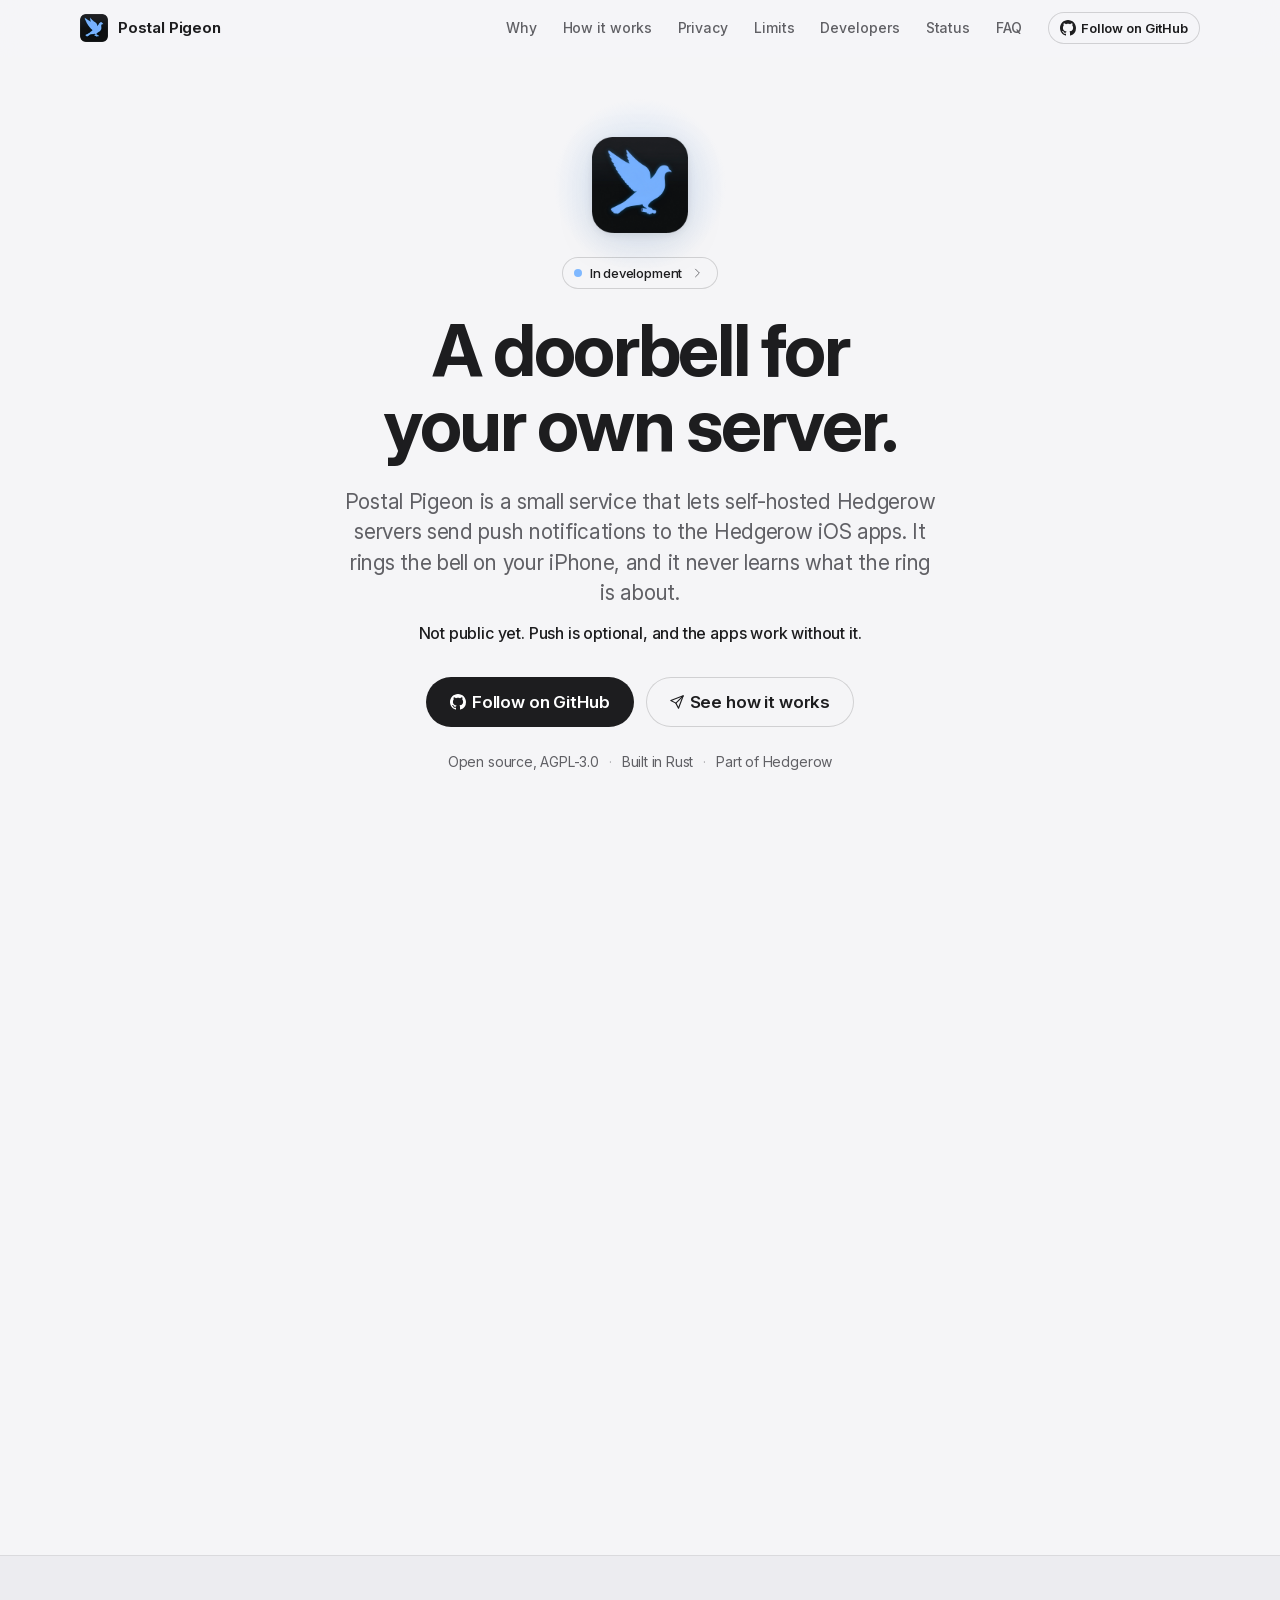
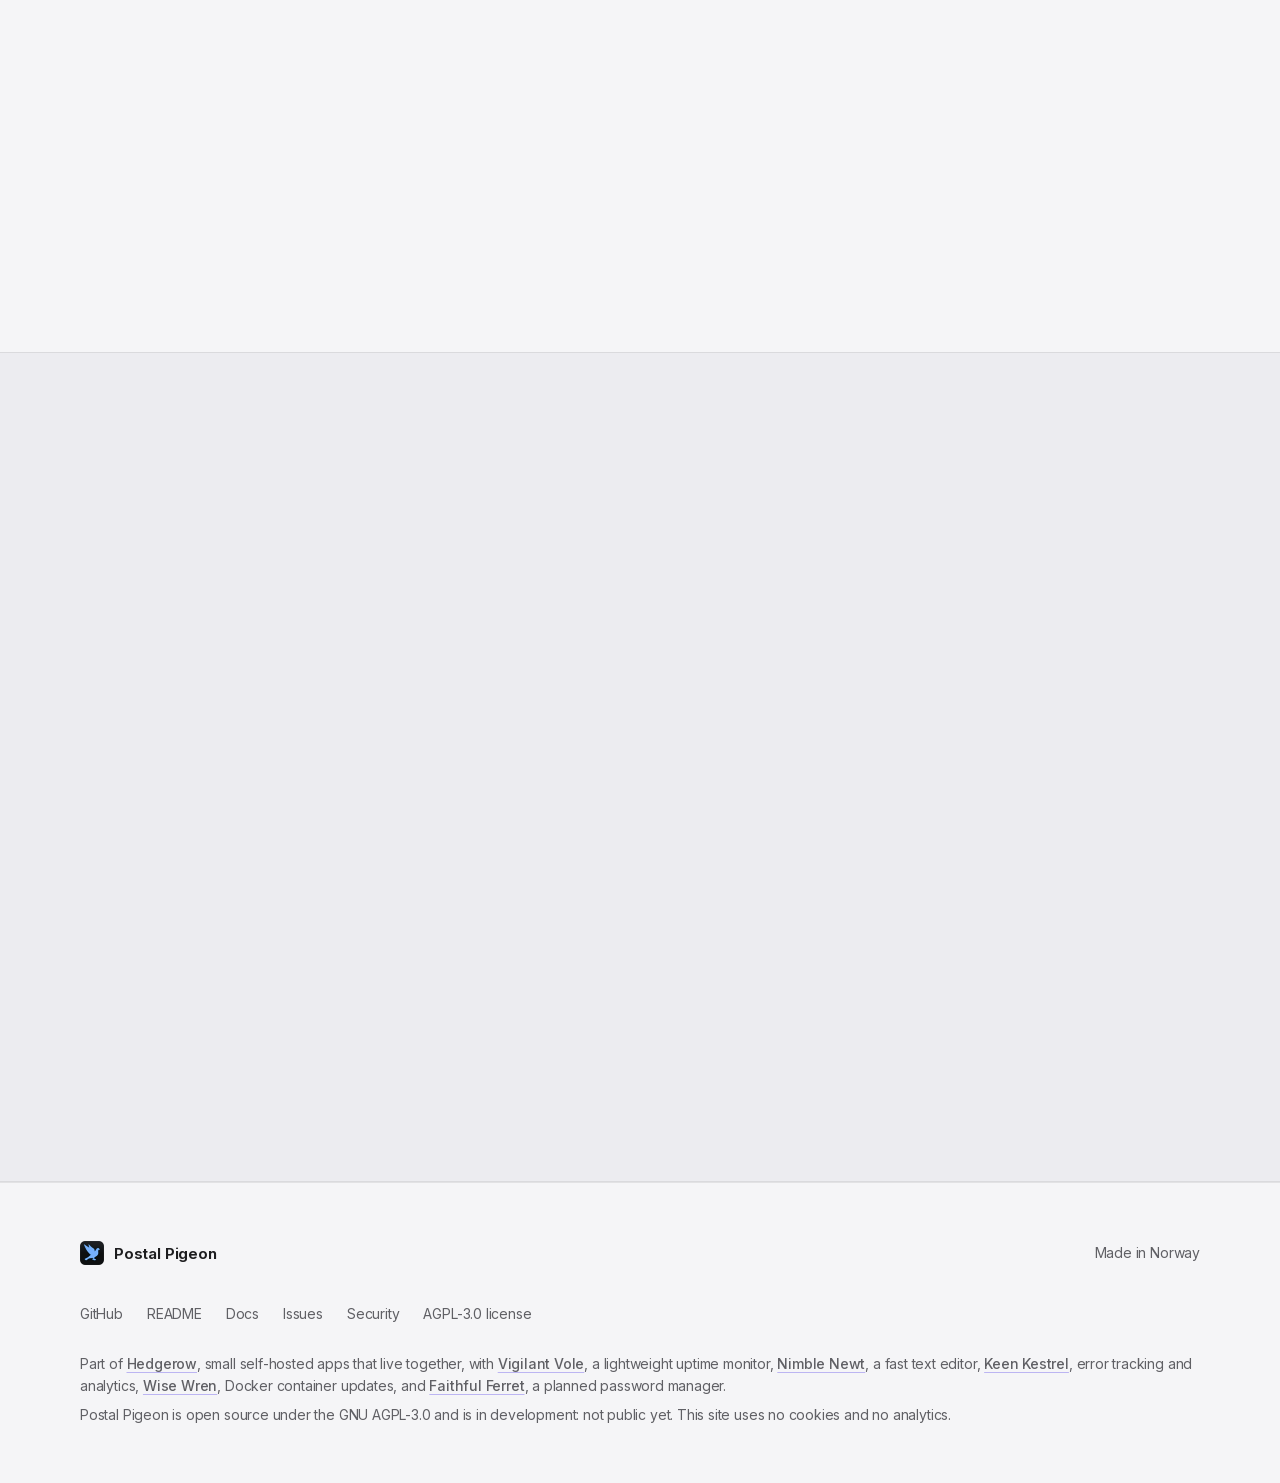
==== site/index.html @ 15acda05 "docs: add the website A one-page GitHub Pages site for Postal Pigeon: what the relay is, how a push " ====
<!doctype html>
<html lang="en">
  <head>
    <meta charset="utf-8" />
    <meta name="viewport" content="width=device-width, initial-scale=1, viewport-fit=cover" />
    <meta
      http-equiv="Content-Security-Policy"
      content="default-src 'none'; script-src 'self' 'sha256-WZRJfWvsnNCPcxzZwvyhovnZGqhZaC+8gPGPRbx6wTk='; style-src 'self'; img-src 'self'; font-src 'self'; manifest-src 'self'; base-uri 'self'; form-action 'none'"
    />
    <title>Postal Pigeon — the push relay for self-hosted Hedgerow servers (in development)</title>
    <meta
      name="description"
      content="Postal Pigeon is a small open source service that lets self-hosted Hedgerow servers send push notifications to the Hedgerow iOS apps. It is a content-free doorbell: it never learns what happened. In development, not public yet."
    />
    <script>document.documentElement.classList.add("js");</script>
    <link rel="canonical" href="https://hedgerow.tools/Postal-Pigeon/" />
    <link rel="icon" href="favicon.png" type="image/png" sizes="48x48" />
    <link rel="apple-touch-icon" href="apple-touch-icon.png" />
    <link rel="manifest" href="manifest.webmanifest" />
    <meta name="color-scheme" content="light dark" />
    <meta name="theme-color" content="#0b0b0d" media="(prefers-color-scheme: dark)" />
    <meta name="theme-color" content="#f5f5f7" media="(prefers-color-scheme: light)" />
    <meta property="og:type" content="website" />
    <meta property="og:url" content="https://hedgerow.tools/Postal-Pigeon/" />
    <meta property="og:site_name" content="Postal Pigeon" />
    <meta property="og:title" content="Postal Pigeon — the push relay for self-hosted Hedgerow servers" />
    <meta
      property="og:description"
      content="A content-free doorbell: your own server asks Pigeon to ring your iPhone, and Pigeon never learns what happened. Open source, from the Hedgerow family. In development, not public yet."
    />
    <meta property="og:image" content="https://hedgerow.tools/Postal-Pigeon/assets/pigeon-icon.png" />
    <meta property="og:image:type" content="image/png" />
    <meta property="og:image:width" content="1024" />
    <meta property="og:image:height" content="1024" />
    <meta property="og:image:alt" content="The Postal Pigeon logo, a light blue pigeon carrying a message on a dark tile." />
    <meta name="twitter:card" content="summary" />
    <meta name="twitter:title" content="Postal Pigeon — the push relay for self-hosted Hedgerow servers" />
    <meta
      name="twitter:description"
      content="A content-free doorbell: your own server asks Pigeon to ring your iPhone, and Pigeon never learns what happened. Open source, from the Hedgerow family. In development, not public yet."
    />
    <meta name="twitter:image" content="https://hedgerow.tools/Postal-Pigeon/assets/pigeon-icon.png" />
    <link rel="preload" href="fonts/InterVariable.woff2" as="font" type="font/woff2" crossorigin />
    <link rel="stylesheet" href="styles.css" />
    <script type="application/ld+json">
      {
        "@context": "https://schema.org",
        "@type": "SoftwareApplication",
        "name": "Postal Pigeon",
        "description": "A small open source push relay that lets self-hosted Hedgerow servers send content-free push notifications to the Hedgerow iOS apps. In development; not public yet.",
        "url": "https://hedgerow.tools/Postal-Pigeon/",
        "applicationCategory": "DeveloperApplication",
        "operatingSystem": "Docker (planned)",
        "image": "https://hedgerow.tools/Postal-Pigeon/icon-512.png",
        "license": "https://github.com/Ferdinand99/Postal-Pigeon/blob/main/LICENSE",
        "sameAs": ["https://github.com/Ferdinand99/Postal-Pigeon"]
      }
    </script>
    <script src="app.js" defer></script>
  </head>
  <body>
    <svg width="0" height="0" class="vh" aria-hidden="true" focusable="false">
      <symbol id="gh" viewBox="0 0 16 16">
        <path d="M8 0C3.58 0 0 3.58 0 8c0 3.54 2.29 6.53 5.47 7.59.4.07.55-.17.55-.38 0-.19-.01-.82-.01-1.49-2.01.37-2.53-.49-2.69-.94-.09-.23-.48-.94-.82-1.13-.28-.15-.68-.52-.01-.53.63-.01 1.08.58 1.23.82.72 1.21 1.87.87 2.33.66.07-.52.28-.87.51-1.07-1.78-.2-3.64-.89-3.64-3.95 0-.87.31-1.59.82-2.15-.08-.2-.36-1.02.08-2.12 0 0 .67-.21 2.2.82.64-.18 1.32-.27 2-.27.68 0 1.36.09 2 .27 1.53-1.04 2.2-.82 2.2-.82.44 1.1.16 1.92.08 2.12.51.56.82 1.27.82 2.15 0 3.07-1.87 3.75-3.65 3.95.29.25.54.73.54 1.48 0 1.07-.01 1.93-.01 2.2 0 .21.15.46.55.38A8.01 8.01 0 0 0 16 8c0-4.42-3.58-8-8-8z" />
      </symbol>
    </svg>

    <a class="skip" href="#main">Skip to content</a>

    <header class="topbar" id="top">
      <div class="wrap topbar-inner">
        <a class="brand" href="#top">
          <img src="favicon.png" alt="" width="28" height="28" />
          <span>Postal Pigeon</span>
        </a>

        <button class="nav-toggle" type="button" aria-label="Menu" aria-expanded="false" aria-controls="topnav" hidden>
          <span></span><span></span>
        </button>

        <nav class="topnav" id="topnav" aria-label="Main">
          <a class="topnav-link" href="#why">Why</a>
          <a class="topnav-link" href="#how">How it works</a>
          <a class="topnav-link" href="#privacy">Privacy</a>
          <a class="topnav-link" href="#limits">Limits</a>
          <a class="topnav-link" href="#developers">Developers</a>
          <a class="topnav-link" href="#status">Status</a>
          <a class="topnav-link" href="#faq">FAQ</a>
          <a class="btn btn-ghost btn-sm" href="https://github.com/Ferdinand99/Postal-Pigeon" aria-label="Follow Postal Pigeon on GitHub">
            <svg class="gh-mark" aria-hidden="true"><use href="#gh"></use></svg>
            <span>Follow on GitHub</span>
          </a>
        </nav>
      </div>
    </header>

    <main id="main">
      <!-- Hero ============================================================ -->
      <section class="hero" aria-labelledby="hero-title">
        <div class="wrap">
          <div class="hero-copy">
            <div class="hero-icon">
              <img src="icon-512.png" width="96" height="96" alt="" />
            </div>
            <a class="live-pill" href="#status">
              <span class="dot" aria-hidden="true"></span>
              <span>In development</span>
              <svg class="icon" aria-hidden="true"><use href="assets/icons.svg#chevron-right"></use></svg>
            </a>
            <h1 class="display" id="hero-title">A doorbell for<br class="br-wide" /> your own server.</h1>
            <p class="lead">
              Postal Pigeon is a small service that lets self-hosted Hedgerow servers send push
              notifications to the Hedgerow iOS apps. It rings the bell on your iPhone, and it never
              learns what the ring is about.
            </p>
            <p class="hero-fine">Not public yet. Push is optional, and the apps work without it.</p>
            <div class="hero-actions">
              <a class="btn btn-primary btn-lg" href="https://github.com/Ferdinand99/Postal-Pigeon">
                <svg class="gh-mark" aria-hidden="true"><use href="#gh"></use></svg>
                <span>Follow on GitHub</span>
              </a>
              <a class="btn btn-ghost btn-lg" href="#how">
                <svg class="icon" aria-hidden="true"><use href="assets/icons.svg#send"></use></svg>
                <span>See how it works</span>
              </a>
            </div>
            <p class="hero-meta"><span>Open source, AGPL-3.0</span><span>Built in Rust</span><span>Part of Hedgerow</span></p>
          </div>
        </div>
      </section>

      <!-- Why ============================================================= -->
      <section class="section" id="why" aria-labelledby="why-title">
        <div class="wrap">
          <header class="section-head reveal">
            <p class="eyebrow">Why Pigeon</p>
            <h2 class="headline" id="why-title">Only one key can ring an iPhone app.</h2>
            <p class="sub">
              Apple only lets the holder of an app’s push key send notifications to that app. The
              Hedgerow iOS apps talk to servers that you host yourself, and those servers can’t hold the
              publisher’s key, because anyone who runs a server would then hold it too.
            </p>
          </header>

          <ul class="grid">
            <li class="card feature problem reveal">
              <span class="list-icon status-accent"><svg class="icon" aria-hidden="true"><use href="assets/icons.svg#key"></use></svg></span>
              <h3>Apple’s rule</h3>
              <p>Push notifications for an iOS app can only be sent by whoever holds that app’s <strong>Apple push key</strong>. Nobody else can ring it.</p>
            </li>
            <li class="card feature problem reveal d1">
              <span class="list-icon status-info"><svg class="icon" aria-hidden="true"><use href="assets/icons.svg#server"></use></svg></span>
              <h3>Your server can’t hold it</h3>
              <p>Hedgerow servers are run by many different people. Handing every one of them the publisher’s key would be the end of keeping it safe.</p>
            </li>
            <li class="card feature problem reveal d2">
              <span class="list-icon status-none"><svg class="icon" aria-hidden="true"><use href="assets/icons.svg#bell"></use></svg></span>
              <h3>So Pigeon rings for it</h3>
              <p>Your server asks Pigeon to wake up one specific app install. Pigeon holds the key and asks Apple to do it. That is the whole job.</p>
            </li>
          </ul>
        </div>
      </section>

      <!-- How it works ==================================================== -->
      <section class="section section-alt" id="how" aria-labelledby="how-title">
        <div class="wrap">
          <header class="section-head reveal">
            <p class="eyebrow">How it works</p>
            <h2 class="headline" id="how-title">A doorbell, not a messenger.</h2>
            <p class="sub">
              The push says only “something changed, ask your server”. What changed is never put in the
              push. The app asks your own server, and your server tells it.
            </p>
          </header>

          <figure class="flow reveal">
            <svg class="flow-svg flow-wide" viewBox="0 0 900 340" role="img" aria-labelledby="flow-wide-title flow-wide-desc">
              <title id="flow-wide-title">How a push travels</title>
              <desc id="flow-wide-desc">Step 1: your server asks Postal Pigeon to send a push. Step 2: Postal Pigeon passes it to Apple. Step 3: Apple delivers it to the Hedgerow app on your iPhone. Dashed lines: the app registered its device with Postal Pigeon once and gave a handle to your server, and after a push it asks your server what changed.</desc>
              <defs>
                <marker id="arr-w" viewBox="0 0 10 10" refX="8.5" refY="5" markerWidth="8" markerHeight="8" orient="auto-start-reverse">
                  <path class="flow-head" d="M1 1.5L8.5 5L1 8.5z" />
                </marker>
                <marker id="arr-wd" viewBox="0 0 10 10" refX="8.5" refY="5" markerWidth="8" markerHeight="8" orient="auto-start-reverse">
                  <path class="flow-head-dim" d="M1 1.5L8.5 5L1 8.5z" />
                </marker>
              </defs>

              <rect class="flow-node" x="30" y="30" width="200" height="80" rx="16" />
              <text class="flow-title" x="130" y="64" text-anchor="middle">Your server</text>
              <text class="flow-sub" x="130" y="88" text-anchor="middle">self-hosted</text>

              <rect class="flow-node flow-node-main" x="350" y="30" width="200" height="80" rx="16" />
              <text class="flow-title" x="450" y="64" text-anchor="middle">Postal Pigeon</text>
              <text class="flow-sub" x="450" y="88" text-anchor="middle">holds the push key</text>

              <rect class="flow-node" x="670" y="30" width="200" height="80" rx="16" />
              <text class="flow-title" x="770" y="64" text-anchor="middle">Apple</text>
              <text class="flow-sub" x="770" y="88" text-anchor="middle">push service</text>

              <rect class="flow-node" x="670" y="220" width="200" height="80" rx="16" />
              <text class="flow-title" x="770" y="254" text-anchor="middle">Your iPhone</text>
              <text class="flow-sub" x="770" y="278" text-anchor="middle">the Hedgerow app</text>

              <path class="flow-line" d="M232 70H346" marker-end="url(#arr-w)" />
              <path class="flow-line" d="M552 70H666" marker-end="url(#arr-w)" />
              <path class="flow-line" d="M770 112V216" marker-end="url(#arr-w)" />

              <circle class="flow-badge" cx="289" cy="70" r="14" />
              <text class="flow-badge-n" x="289" y="75.5" text-anchor="middle">1</text>
              <circle class="flow-badge" cx="609" cy="70" r="14" />
              <text class="flow-badge-n" x="609" y="75.5" text-anchor="middle">2</text>
              <circle class="flow-badge" cx="770" cy="164" r="14" />
              <text class="flow-badge-n" x="770" y="169.5" text-anchor="middle">3</text>

              <path class="flow-line-dim" d="M666 256H450V114" marker-end="url(#arr-wd)" />
              <text class="flow-note" x="460" y="244">registers its device, once</text>
              <path class="flow-line-dim" d="M666 288H130V114" marker-end="url(#arr-wd)" />
              <text class="flow-note" x="140" y="276">hands over a handle, then fetches the details</text>
            </svg>

            <svg class="flow-svg flow-tall" viewBox="0 0 360 560" role="img" aria-labelledby="flow-tall-title flow-tall-desc">
              <title id="flow-tall-title">How a push travels</title>
              <desc id="flow-tall-desc">Step 1: your server asks Postal Pigeon to send a push. Step 2: Postal Pigeon passes it to Apple. Step 3: Apple delivers it to the Hedgerow app on your iPhone. Dashed lines: the app registered its device with Postal Pigeon once and gave a handle to your server, and after a push it asks your server what changed.</desc>
              <defs>
                <marker id="arr-t" viewBox="0 0 10 10" refX="8.5" refY="5" markerWidth="8" markerHeight="8" orient="auto-start-reverse">
                  <path class="flow-head" d="M1 1.5L8.5 5L1 8.5z" />
                </marker>
                <marker id="arr-td" viewBox="0 0 10 10" refX="8.5" refY="5" markerWidth="8" markerHeight="8" orient="auto-start-reverse">
                  <path class="flow-head-dim" d="M1 1.5L8.5 5L1 8.5z" />
                </marker>
              </defs>

              <rect class="flow-node" x="90" y="10" width="180" height="76" rx="16" />
              <text class="flow-title" x="180" y="43" text-anchor="middle">Your server</text>
              <text class="flow-sub" x="180" y="66" text-anchor="middle">self-hosted</text>

              <rect class="flow-node flow-node-main" x="90" y="150" width="180" height="76" rx="16" />
              <text class="flow-title" x="180" y="183" text-anchor="middle">Postal Pigeon</text>
              <text class="flow-sub" x="180" y="206" text-anchor="middle">holds the push key</text>

              <rect class="flow-node" x="90" y="290" width="180" height="76" rx="16" />
              <text class="flow-title" x="180" y="323" text-anchor="middle">Apple</text>
              <text class="flow-sub" x="180" y="346" text-anchor="middle">push service</text>

              <rect class="flow-node" x="90" y="430" width="180" height="76" rx="16" />
              <text class="flow-title" x="180" y="463" text-anchor="middle">Your iPhone</text>
              <text class="flow-sub" x="180" y="486" text-anchor="middle">the Hedgerow app</text>

              <path class="flow-line" d="M180 88V146" marker-end="url(#arr-t)" />
              <path class="flow-line" d="M180 228V286" marker-end="url(#arr-t)" />
              <path class="flow-line" d="M180 368V426" marker-end="url(#arr-t)" />

              <circle class="flow-badge" cx="180" cy="117" r="14" />
              <text class="flow-badge-n" x="180" y="122.5" text-anchor="middle">1</text>
              <circle class="flow-badge" cx="180" cy="257" r="14" />
              <text class="flow-badge-n" x="180" y="262.5" text-anchor="middle">2</text>
              <circle class="flow-badge" cx="180" cy="397" r="14" />
              <text class="flow-badge-n" x="180" y="402.5" text-anchor="middle">3</text>

              <path class="flow-line-dim" d="M88 468H36V188H86" marker-end="url(#arr-td)" />
              <path class="flow-line-dim" d="M272 480H326V48H274" marker-end="url(#arr-td)" />
              <text class="flow-note" x="180" y="540" text-anchor="middle">Dashed: set-up and fetching the details</text>
            </svg>
            <figcaption>
              Solid lines are a push on its way. Dashed lines are the app talking to Pigeon once, to
              register its device, and to its own server, to hand over a handle and later fetch the details.
            </figcaption>
          </figure>

          <div class="how-cols">
            <div class="reveal">
              <h3 class="how-h">Once, when you connect a server</h3>
              <ol class="how-list">
                <li>The app gets its address from Apple and registers it with Pigeon directly. Pigeon gives it a device id and a private key that never leaves the phone.</li>
                <li>For each of your servers, the app asks Pigeon for a <strong>handle</strong>: an opaque code that lets one server ring this phone, and nobody else.</li>
                <li>The app gives the handle to that server over the connection it already has. Your server never learns the phone’s address, only the handle.</li>
              </ol>
            </div>
            <div class="reveal d1">
              <h3 class="how-h">Each time something happens</h3>
              <ol class="how-list">
                <li>Your server asks Pigeon to send a push to a handle, naming only the kind of push and an opaque reference.</li>
                <li>Pigeon builds the push itself, with fixed generic text, and hands it to Apple.</li>
                <li>The app wakes up and asks <strong>its own server</strong> what changed. The details appear on your phone, written there, and never pass through Pigeon or Apple.</li>
              </ol>
            </div>
          </div>

          <p class="later reveal">
            <strong>Fixed text, filled in on your phone.</strong> If the app can’t reach your server in
            time, the notification keeps its generic wording, such as “Something needs attention”. You
            still get the ring. Servers can’t make Pigeon display text of their choosing, so it can’t be
            used to put words in the app’s mouth.
          </p>
        </div>
      </section>

      <!-- Privacy ========================================================= -->
      <section class="section" id="privacy" aria-labelledby="privacy-title">
        <div class="wrap">
          <header class="section-head reveal">
            <p class="eyebrow">Privacy</p>
            <h2 class="headline" id="privacy-title">What the operator can and can’t see.</h2>
            <p class="sub">
              The official Pigeon is run by the Hedgerow maintainer. This is the plain-words version of
              what that means. The full privacy statement is in the
              <a href="https://github.com/Ferdinand99/Postal-Pigeon/blob/main/docs/design.md#14-privacy-statement">design document</a>.
            </p>
          </header>

          <ul class="grid grid-2">
            <li class="card feature reveal">
              <span class="list-icon status-accent"><svg class="icon" aria-hidden="true"><use href="assets/icons.svg#eye"></use></svg></span>
              <h3>What the operator can see</h3>
              <ul class="ticks">
                <li>Your phone’s <strong>push address</strong> (Apple’s token), the app it belongs to and whether it is a test build. It doesn’t name you.</li>
                <li><strong>When</strong> pushes are sent, how often, and the date a handle was last used.</li>
                <li>The internet address of your phone when the app registers, and of your server when it sends, while the request is handled.</li>
                <li>How many handles a phone has, roughly how many servers it is connected to, but not which.</li>
                <li>Which server product and version each server reports about itself.</li>
              </ul>
            </li>
            <li class="card feature reveal d1">
              <span class="list-icon status-up"><svg class="icon" aria-hidden="true"><use href="assets/icons.svg#eye-off"></use></svg></span>
              <h3>What the operator can’t see</h3>
              <ul class="ticks">
                <li><strong>What happened.</strong> There is no content in a push, so there is nothing to read.</li>
                <li>Your server’s name or address, in any stored form. Pigeon never calls your server and holds no key to it.</li>
                <li>Your server’s API tokens, your data, your monitors, your vault.</li>
                <li>Your name, e-mail address or an account. There are none.</li>
                <li>What is on your phone.</li>
              </ul>
            </li>
          </ul>

          <ul class="grid">
            <li class="card feature reveal">
              <span class="list-icon"><svg class="icon" aria-hidden="true"><use href="assets/icons.svg#clock"></use></svg></span>
              <h3>Logs kept for 7 days</h3>
              <p>The reverse proxy in front of Pigeon keeps access logs for at most <strong>seven days</strong>. Pigeon itself doesn’t log tokens, handles, credentials or client addresses.</p>
            </li>
            <li class="card feature reveal d1">
              <span class="list-icon"><svg class="icon" aria-hidden="true"><use href="assets/icons.svg#users"></use></svg></span>
              <h3>What Apple sees</h3>
              <p>The device token, the app, the time and the tiny content-free message, as it does for every iOS push. Apple’s own privacy terms apply.</p>
            </li>
            <li class="card feature reveal d2">
              <span class="list-icon"><svg class="icon" aria-hidden="true"><use href="assets/icons.svg#shield-check"></use></svg></span>
              <h3>What Pigeon never does</h3>
              <p>Sell or share data, add analytics or advertising, build profiles, call your server, or send anything but a “something changed” signal.</p>
            </li>
          </ul>

          <div class="steps-notes">
            <div class="callout status-info reveal">
              <svg class="icon" aria-hidden="true"><use href="assets/icons.svg#info"></use></svg>
              <p>
                <span class="callout-title">The honest limit</span>
                While a push is being sent, the operator’s system necessarily sees which server asked for
                which handle. Pigeon doesn’t store that pairing or write it to its logs, but a modified
                relay could. That is why the design says “as far as practical”, not “impossible”.
              </p>
            </div>
            <div class="callout status-up reveal d1">
              <svg class="icon" aria-hidden="true"><use href="assets/icons.svg#check-circle"></use></svg>
              <p>
                <span class="callout-title">You stay in control</span>
                Push is off by default on every server. You can turn it off in the app and on the
                server, cut off a single server from the app (Pigeon enforces it), or delete your device
                record and Pigeon forgets it at once.
              </p>
            </div>
          </div>
        </div>
      </section>

      <!-- Platforms ======================================================= -->
      <section class="section section-alt" id="platforms" aria-labelledby="platforms-title">
        <div class="wrap">
          <header class="section-head reveal">
            <p class="eyebrow">Who uses it</p>
            <h2 class="headline" id="platforms-title">iOS needs Pigeon. Android doesn’t.</h2>
            <p class="sub">
              Pigeon exists because of how Apple’s push service works. Elsewhere, and whenever you would
              rather not use it, everything keeps working.
            </p>
          </header>

          <ul class="grid grid-2">
            <li class="card feature reveal">
              <span class="list-icon status-accent"><svg class="icon" aria-hidden="true"><use href="assets/icons.svg#bell"></use></svg></span>
              <h3>The Hedgerow iOS apps</h3>
              <p>The Hedgerow app, for your own <a href="https://hedgerow.tools/Vigilant-Vole/">Vigilant Vole</a>, <a href="https://hedgerow.tools/Keen-Kestrel/">Keen Kestrel</a> and <a href="https://hedgerow.tools/Wise-Wren/">Wise Wren</a>, and later <a href="https://hedgerow.tools/Faithful-Ferret/">Faithful Ferret</a>, use Pigeon to get pushes from your servers.</p>
            </li>
            <li class="card feature reveal d1">
              <span class="list-icon"><svg class="icon" aria-hidden="true"><use href="assets/icons.svg#plug"></use></svg></span>
              <h3>Android uses UnifiedPush</h3>
              <p>Android builds get pushes through a distributor you choose, such as ntfy, and your server talks to it directly. Pigeon isn’t involved at all.</p>
            </li>
            <li class="card feature reveal">
              <span class="list-icon"><svg class="icon" aria-hidden="true"><use href="assets/icons.svg#pause"></use></svg></span>
              <h3>Off by default</h3>
              <p>Push is optional on every server. Without it, the apps update when you open them, when you pull to refresh, and when iOS refreshes them in the background.</p>
            </li>
            <li class="card feature reveal d1">
              <span class="list-icon"><svg class="icon" aria-hidden="true"><use href="assets/icons.svg#server"></use></svg></span>
              <h3>Run your own</h3>
              <p>The push key belongs to the official apps. If you build your own version of an app, you run your own Pigeon with your own Apple developer account. The code is open for that reason.</p>
            </li>
          </ul>
        </div>
      </section>

      <!-- Limits ========================================================== -->
      <section class="section" id="limits" aria-labelledby="limits-title">
        <div class="wrap">
          <header class="section-head reveal">
            <p class="eyebrow">Limits and fair use</p>
            <h2 class="headline" id="limits-title">Free to use, with sensible limits.</h2>
            <p class="sub">
              The official Pigeon is free, and there are no supporter tiers planned. The limits keep it
              usable for everyone and keep Apple happy with the shared push key. These are starting
              values and will be tuned from real use.
            </p>
          </header>

          <ul class="grid grid-2 limits">
            <li class="card feature reveal">
              <h3>Per connection</h3>
              <dl class="facts">
                <div><dt>Notifications</dt><dd>6 an hour</dd></div>
                <div><dt>Silent refreshes</dt><dd>30 an hour</dd></div>
              </dl>
              <p>One server can ring one phone at most this often.</p>
            </li>
            <li class="card feature reveal d1">
              <h3>Per phone</h3>
              <dl class="facts">
                <div><dt>Notifications</dt><dd>30 an hour</dd></div>
                <div><dt>Silent refreshes</dt><dd>120 an hour</dd></div>
              </dl>
              <p>All your servers together, so one busy server can’t drown out the rest.</p>
            </li>
            <li class="card feature reveal">
              <h3>Per server</h3>
              <dl class="facts">
                <div><dt>New server</dt><dd>600 an hour</dd></div>
                <div><dt>Established server</dt><dd>6,000 an hour</dd></div>
              </dl>
              <p>A server becomes established after seven days without hitting a limit.</p>
            </li>
            <li class="card feature reveal d1">
              <h3>Size and batching</h3>
              <dl class="facts">
                <div><dt>Request size</dt><dd>2 KiB</dd></div>
                <div><dt>Phones per request</dt><dd>up to 25</dd></div>
              </dl>
              <p>Bursts should be batched, for example one notification per incident rather than per check.</p>
            </li>
          </ul>

          <ul class="grid">
            <li class="card feature reveal">
              <span class="list-icon"><svg class="icon" aria-hidden="true"><use href="assets/icons.svg#check-circle"></use></svg></span>
              <h3>Fair use</h3>
              <p>Send only to phones whose owners gave your server a handle, and only “something changed” signals. No bulk or promotional sending.</p>
            </li>
            <li class="card feature reveal d1">
              <span class="list-icon"><svg class="icon" aria-hidden="true"><use href="assets/icons.svg#alert"></use></svg></span>
              <h3>No guarantee</h3>
              <p>Apple’s push service doesn’t guarantee delivery, and neither does Pigeon. The apps never rely on push alone.</p>
            </li>
            <li class="card feature reveal d2">
              <span class="list-icon"><svg class="icon" aria-hidden="true"><use href="assets/icons.svg#shield"></use></svg></span>
              <h3>Misuse has limits too</h3>
              <p>Servers that keep hitting limits are suspended, and you can cut off a single server from the app at any time. An abuse contact will be published when Pigeon opens.</p>
            </li>
          </ul>
        </div>
      </section>

      <!-- Developers ====================================================== -->
      <section class="section section-alt" id="developers" aria-labelledby="developers-title">
        <div class="wrap">
          <div class="split">
            <div class="split-copy reveal">
              <p class="eyebrow">For server developers</p>
              <h2 class="headline" id="developers-title">A small, plain API.</h2>
              <p class="sub">
                Pigeon speaks JSON over HTTPS under <code>/v1</code>. A server registers itself with a
                small proof of work and no sign-up, then sends pushes to the handles its users gave it.
                A server can send nothing to anyone who hasn’t given it a handle.
              </p>
              <ul class="ticks vole-ticks">
                <li>Open registration, no approval step.</li>
                <li>A request names up to 25 handles, a kind (<code>alert</code> or <code>sync</code>) and an opaque reference.</li>
                <li>The answer has one result per handle: <code>accepted</code>, <code>duplicate</code>, <code>gone</code>, <code>limited</code> or <code>unavailable</code>.</li>
                <li>Pigeon never receives your server’s address, and your server never receives a phone’s address.</li>
                <li>Changes within <code>/v1</code> are additive only. A breaking change gets <code>/v2</code>, served alongside for at least a year.</li>
              </ul>
              <p class="split-note">
                The full API and the design are in the
                <a href="https://github.com/Ferdinand99/Postal-Pigeon/tree/main/docs">docs folder</a>
                of the repository. The API is not final until the first release.
              </p>
            </div>
            <div class="split-art reveal d1">
              <div class="code-card">
                <pre tabindex="0" aria-label="Example request to send a push"><code><span class="c">// Sent by your server. Content-free by design.</span>
POST /v1/push
Authorization: Bearer &lt;instance credential&gt;

{
  "event_id": "7f6c8e0e-…",
  "handles": ["hrh_…"],
  "kind": "alert",
  "ref": "inc_9f3a1c",
  "ttl": 3600
}

<span class="c">// The answer, one result per handle</span>
{ "results": [ { "status": "accepted" } ] }</code></pre>
              </div>
            </div>
          </div>
        </div>
      </section>

      <!-- Status ========================================================== -->
      <section class="section" id="status" aria-labelledby="status-title">
        <div class="wrap">
          <header class="section-head reveal">
            <p class="eyebrow">Status</p>
            <h2 class="headline" id="status-title">In development, not public yet.</h2>
            <p class="sub">
              The design and threat model are written and published, and the relay is being built. There
              is nothing to sign up for or install yet, and there are no dates: each step is done when it
              works.
            </p>
          </header>

          <ol class="roadmap">
            <li class="milestone is-done reveal">
              <span class="ms-marker" aria-hidden="true"><svg class="icon"><use href="assets/icons.svg#check"></use></svg></span>
              <div class="ms-body">
                <p class="ms-status"><span class="pill status-up"><span class="dot"></span>Done</span></p>
                <h3>Design and threat model</h3>
                <p>The API, how phones and servers register, what is stored and for how long, the limits, key handling and the privacy statement, all published.</p>
              </div>
            </li>
            <li class="milestone is-now reveal">
              <span class="ms-marker" aria-hidden="true"><span class="dot is-live"></span></span>
              <div class="ms-body">
                <p class="ms-status"><span class="pill status-accent"><span class="dot"></span>Now</span></p>
                <h3>Building the relay</h3>
                <p>One small Rust service with a SQLite database, behind a TLS proxy, with a health endpoint and an admin command line.</p>
              </div>
            </li>
            <li class="milestone reveal">
              <span class="ms-marker" aria-hidden="true"></span>
              <div class="ms-body">
                <p class="ms-status"><span class="pill">Then</span></p>
                <h3>Hedgerow app and servers switch it on</h3>
                <p>The Hedgerow iOS app and the servers get push support, off by default, and are tested end to end with real devices.</p>
              </div>
            </li>
            <li class="milestone reveal">
              <span class="ms-marker" aria-hidden="true"></span>
              <div class="ms-body">
                <p class="ms-status"><span class="pill">Then</span></p>
                <h3>The official Pigeon opens</h3>
                <p>With the API description, a conformance test suite and an abuse contact published alongside it.</p>
              </div>
            </li>
          </ol>
        </div>
      </section>

      <!-- FAQ ============================================================= -->
      <section class="section section-alt" id="faq" aria-labelledby="faq-title">
        <div class="wrap">
          <header class="section-head reveal">
            <h2 class="headline" id="faq-title">Questions.</h2>
          </header>
          <ul class="faq reveal">
            <li>
              <details>
                <summary>Can I use it now?<svg class="icon" aria-hidden="true"><use href="assets/icons.svg#chevron-down"></use></svg></summary>
                <div class="faq-body">
                  <p>
                    Not yet. It is in development and the official relay isn’t public. Watch or star the
                    <a href="https://github.com/Ferdinand99/Postal-Pigeon">repository</a> to hear about progress.
                  </p>
                </div>
              </details>
            </li>
            <li>
              <details>
                <summary>Do I need it?<svg class="icon" aria-hidden="true"><use href="assets/icons.svg#chevron-down"></use></svg></summary>
                <div class="faq-body">
                  <p>
                    Only if you want push notifications on an iPhone from your own Hedgerow servers. On
                    Android you don’t, and on iOS push is optional: without it the apps update when you open them.
                  </p>
                </div>
              </details>
            </li>
            <li>
              <details>
                <summary>What happens if Pigeon is down?<svg class="icon" aria-hidden="true"><use href="assets/icons.svg#chevron-down"></use></svg></summary>
                <div class="faq-body">
                  <p>
                    Nothing breaks. Push is a speed-up, never a requirement. The apps keep working against
                    your servers, and your servers’ other alert channels, such as e-mail, chat and
                    webhooks, aren’t delayed. Pushes resume when Pigeon is back.
                  </p>
                </div>
              </details>
            </li>
            <li>
              <details>
                <summary>Does it store my notifications?<svg class="icon" aria-hidden="true"><use href="assets/icons.svg#chevron-down"></use></svg></summary>
                <div class="faq-body">
                  <p>
                    There is nothing to store. A push carries no content and isn’t kept: if Pigeon
                    can’t hand it to Apple, it is dropped, not queued for later. Pigeon keeps only a
                    sealed device token, opaque handles and small counters.
                  </p>
                </div>
              </details>
            </li>
            <li>
              <details>
                <summary>Can I run my own Pigeon?<svg class="icon" aria-hidden="true"><use href="assets/icons.svg#chevron-down"></use></svg></summary>
                <div class="faq-body">
                  <p>
                    Yes. It is open source and meant to be run as one small container. Because only the
                    holder of an app’s push key can ring that app, a relay of your own is useful with
                    your own build of the app and your own Apple developer account.
                  </p>
                </div>
              </details>
            </li>
            <li>
              <details>
                <summary>Is it open source?<svg class="icon" aria-hidden="true"><use href="assets/icons.svg#chevron-down"></use></svg></summary>
                <div class="faq-body">
                  <p>
                    Yes, under the
                    <a href="https://github.com/Ferdinand99/Postal-Pigeon/blob/main/LICENSE">GNU AGPL-3.0-only</a>.
                    Contributions aren’t open yet. Please report security problems privately, as described in the
                    <a href="https://github.com/Ferdinand99/Postal-Pigeon/blob/main/SECURITY.md">security policy</a>.
                  </p>
                </div>
              </details>
            </li>
            <li>
              <details>
                <summary>Has it been audited?<svg class="icon" aria-hidden="true"><use href="assets/icons.svg#chevron-down"></use></svg></summary>
                <div class="faq-body">
                  <p>
                    No external audit is funded. The design keeps the relay small and content-free on
                    purpose, so a mistake in it costs as little as possible, and the threat model is
                    public for anyone to check.
                  </p>
                </div>
              </details>
            </li>
          </ul>
        </div>
      </section>
    </main>

    <footer class="footer">
      <div class="wrap">
        <div class="footer-top">
          <a class="brand" href="#top">
            <img src="favicon.png" alt="" width="24" height="24" loading="lazy" />
            <span>Postal Pigeon</span>
          </a>
          <span>Made in Norway</span>
        </div>
        <nav aria-label="Project links">
          <ul class="footer-links">
            <li><a href="https://github.com/Ferdinand99/Postal-Pigeon">GitHub</a></li>
            <li><a href="https://github.com/Ferdinand99/Postal-Pigeon#readme">README</a></li>
            <li><a href="https://github.com/Ferdinand99/Postal-Pigeon/tree/main/docs">Docs</a></li>
            <li><a href="https://github.com/Ferdinand99/Postal-Pigeon/issues">Issues</a></li>
            <li><a href="https://github.com/Ferdinand99/Postal-Pigeon/blob/main/SECURITY.md">Security</a></li>
            <li><a href="https://github.com/Ferdinand99/Postal-Pigeon/blob/main/LICENSE">AGPL-3.0 license</a></li>
          </ul>
        </nav>
        <p class="sibling">
          Part of <a href="https://hedgerow.tools/">Hedgerow</a>, small self-hosted apps that live
          together, with <a href="https://hedgerow.tools/Vigilant-Vole/">Vigilant Vole</a>, a
          lightweight uptime monitor, <a href="https://hedgerow.tools/Nimble-Newt/">Nimble Newt</a>,
          a fast text editor, <a href="https://hedgerow.tools/Keen-Kestrel/">Keen Kestrel</a>,
          error tracking and analytics, <a href="https://hedgerow.tools/Wise-Wren/">Wise Wren</a>,
          Docker container updates, and <a href="https://hedgerow.tools/Faithful-Ferret/">Faithful Ferret</a>,
          a planned password manager.
        </p>
        <p>
          Postal Pigeon is open source under the GNU AGPL-3.0 and is in development: not public
          yet. This site uses no cookies and no analytics.
        </p>
      </div>
    </footer>
  </body>
</html>
---- site/styles.css ----
/* ==========================================================================
   Postal Pigeon — landing page
   No build step, no third-party requests. The tokens and components below
   come from the family design system (Vigilant Vole's docs/design-system.md,
   also used by the Wise Wren, Keen Kestrel and Faithful Ferret sites), so Pigeon reads
   as a sibling. The pigeon's light blue is the site's accent: glow and highlights, used
   sparingly.

    1. Font
    2. Tokens (family) + landing tokens
    3. Base
    4. Typography + display sizes
    5. Buttons
    6. Cards, lists, pills, callouts, stats, code, chips
    7. Landing: nav, hero, sections, feature rows, mocks (concepts),
       safe update steps, modes, targets, architecture, roadmap, FAQ,
       footer, 404
    8. Motion, responsive, preferences
   ========================================================================== */

/* 1. Font ----------------------------------------------------------------- */
@font-face {
  font-family: "InterVariable";
  src: url("fonts/InterVariable.woff2") format("woff2");
  font-weight: 100 900;
  font-style: normal;
  font-display: swap;
}

/* 2. Tokens ----------------------------------------------------------------
   Same values as the app. light-dark(): first value light, second dark.
   The site follows the system theme. */
:root {
  color-scheme: light dark;

  /* Surfaces */
  --bg: light-dark(#f5f5f7, #0b0b0d);
  --bg-2: light-dark(#ececf0, #111113);
  --card: light-dark(#ffffff, #161618);
  --fill: light-dark(rgba(118, 118, 128, 0.12), rgba(118, 118, 128, 0.22));
  --fill-2: light-dark(rgba(118, 118, 128, 0.2), rgba(118, 118, 128, 0.32));
  --hover: light-dark(rgba(0, 0, 0, 0.035), rgba(255, 255, 255, 0.045));
  --pressed: light-dark(rgba(0, 0, 0, 0.07), rgba(255, 255, 255, 0.08));
  --line: light-dark(rgba(0, 0, 0, 0.08), rgba(255, 255, 255, 0.08));
  --line-strong: light-dark(rgba(0, 0, 0, 0.15), rgba(255, 255, 255, 0.14));

  /* Materials */
  --bar: light-dark(rgba(245, 245, 247, 0.76), rgba(11, 11, 13, 0.72));
  --blur-bar: blur(20px) saturate(180%);

  /* Text */
  --text: light-dark(#1d1d1f, #f5f5f7);
  /* Light muted is a shade darker than the app's #6e6e73, so grey text stays
     above 4.5:1 on --bg-2 and on --fill tints (code, pills) too. */
  --muted: light-dark(#606065, #a1a1a6);
  --faint: light-dark(#aeaeb2, #6e6e73); /* decorative only */
  --on-inverse: light-dark(#ffffff, #0b0b0d);

  /* Brand (the family's) — links, focus, selection. Use sparingly. */
  --brand: light-dark(#6656e8, #8b7dff);
  --brand-ring: light-dark(rgba(102, 86, 232, 0.22), rgba(139, 125, 255, 0.32));

  /* Accent: the ferret's mint (#7fb8ff, provisional). Mint on a light
     background fails contrast (1.5:1), so text uses a deep teal there (5.9:1
     on --bg, 5.2:1 on the mint tint over --bg-2); the bright mint is only
     decoration in the light theme. In the dark theme it is 11:1 on --bg. */
  --accent: #7fb8ff;
  --accent-text: light-dark(#0b5bb5, #7fb8ff);
  --accent-fill: light-dark(rgba(127, 184, 255, 0.2), rgba(127, 184, 255, 0.14));
  --accent-line: light-dark(rgba(11, 91, 181, 0.4), rgba(127, 184, 255, 0.45));
  --accent-glow: light-dark(rgba(127, 184, 255, 0.3), rgba(127, 184, 255, 0.2));

  /* Status (Apple system colours) */
  --ok: light-dark(#34c759, #30d158);
  --ok-text: light-dark(#1b7330, #30d158); /* 4.9:1 on --ok-fill over white */
  --ok-fill: light-dark(rgba(52, 199, 89, 0.14), rgba(48, 209, 88, 0.15));
  --warn: light-dark(#ffcc00, #ffd60a);
  --warn-text: light-dark(#8f5000, #ffd60a);
  --warn-fill: light-dark(rgba(255, 204, 0, 0.2), rgba(255, 214, 10, 0.14));
  --bad: light-dark(#ff3b30, #ff453a);
  --bad-text: light-dark(#d70015, #ff6961);
  --bad-fill: light-dark(rgba(255, 59, 48, 0.11), rgba(255, 69, 58, 0.16));
  --info: light-dark(#007aff, #0a84ff);
  --info-text: light-dark(#0062cc, #409cff);
  --info-fill: light-dark(rgba(0, 122, 255, 0.1), rgba(10, 132, 255, 0.18));
  --neutral: light-dark(#8e8e93, #8e8e93);
  --neutral-text: light-dark(#6e6e73, #a1a1a6);
  --neutral-fill: light-dark(rgba(118, 118, 128, 0.14), rgba(118, 118, 128, 0.24));

  /* Shadows */
  --shadow-color: light-dark(rgba(0, 0, 0, 0.08), rgba(0, 0, 0, 0.5));
  --shadow-card: 0 1px 2px light-dark(rgba(0, 0, 0, 0.04), rgba(0, 0, 0, 0));
  --shadow-pop: 0 10px 30px -6px var(--shadow-color), 0 2px 6px light-dark(rgba(0, 0, 0, 0.06), rgba(0, 0, 0, 0.3));
  --shadow-sheet: 0 30px 80px -20px light-dark(rgba(0, 0, 0, 0.3), rgba(0, 0, 0, 0.8));

  /* Type */
  --font: "InterVariable", "Inter", system-ui, -apple-system, "Segoe UI", Roboto, "Helvetica Neue", Arial, sans-serif;
  --mono: ui-monospace, "SF Mono", "JetBrains Mono", Menlo, Consolas, monospace;

  /* Spacing (4px grid) */
  --sp-1: 0.25rem;
  --sp-2: 0.5rem;
  --sp-3: 0.75rem;
  --sp-4: 1rem;
  --sp-5: 1.25rem;
  --sp-6: 1.5rem;
  --sp-8: 2rem;
  --sp-10: 2.5rem;
  --sp-12: 3rem;
  --sp-16: 4rem;

  /* Radii */
  --r-xs: 6px;
  --r-sm: 10px;
  --r-md: 14px;
  --r-lg: 18px;
  --r-xl: 22px;
  --r-full: 999px;

  /* Layout */
  --wrap: 1120px;
  --gutter: 24px;
  --topbar-h: 56px;
  --safe-top: env(safe-area-inset-top, 0px);
  --safe-left: env(safe-area-inset-left, 0px);
  --safe-right: env(safe-area-inset-right, 0px);

  /* Motion */
  --ease-out: cubic-bezier(0.23, 1, 0.32, 1);
  --dur-press: 120ms;
  --dur-ui: 200ms;

  /* Layers */
  --z-nav: 50;
  --z-skip: 120;

  /* Landing only: section rhythm, reveal */
  --section: 128px;
  --dur-reveal: 600ms;
  --stagger: 60ms;
}

/* Status mapping — one class sets the trio every status-aware component reads. */
.status-up {
  --status: var(--ok);
  --status-text: var(--ok-text);
  --status-fill: var(--ok-fill);
}
.status-down {
  --status: var(--bad);
  --status-text: var(--bad-text);
  --status-fill: var(--bad-fill);
}
.status-warning {
  --status: var(--warn);
  --status-text: var(--warn-text);
  --status-fill: var(--warn-fill);
}
.status-info {
  --status: var(--info);
  --status-text: var(--info-text);
  --status-fill: var(--info-fill);
}
.status-none {
  --status: var(--neutral);
  --status-text: var(--neutral-text);
  --status-fill: var(--neutral-fill);
}
.status-accent {
  --status: var(--accent);
  --status-text: var(--accent-text);
  --status-fill: var(--accent-fill);
}

/* 3. Base ----------------------------------------------------------------- */
*,
*::before,
*::after {
  box-sizing: border-box;
}
html {
  -webkit-text-size-adjust: 100%;
  -webkit-tap-highlight-color: transparent;
  scroll-padding-top: calc(var(--topbar-h) + 16px);
  overflow-x: clip;
  background: var(--bg);
}
@media (prefers-reduced-motion: no-preference) {
  html:focus-within {
    scroll-behavior: smooth;
  }
}
body {
  margin: 0;
  overflow-x: clip;
  background: var(--bg);
  color: var(--text);
  font-family: var(--font);
  font-size: 1.0625rem;
  line-height: 1.55;
  letter-spacing: -0.011em;
  font-optical-sizing: auto;
  -webkit-font-smoothing: antialiased;
  -moz-osx-font-smoothing: grayscale;
  text-rendering: optimizeLegibility;
}
img,
svg {
  display: block;
  max-width: 100%;
}
img {
  height: auto;
}
[hidden] {
  display: none !important;
}
::selection {
  background: var(--brand-ring);
}
:focus-visible {
  outline: 2px solid var(--brand);
  outline-offset: 2px;
}
a {
  color: var(--brand);
  text-decoration-line: underline;
  text-decoration-color: color-mix(in srgb, var(--brand) 40%, transparent);
  text-decoration-thickness: 1px;
  text-underline-offset: 3px;
}
@media (hover: hover) and (pointer: fine) {
  a:hover {
    text-decoration-color: currentColor;
  }
}
button,
a,
summary {
  touch-action: manipulation;
}
button,
.btn {
  -webkit-user-select: none;
  user-select: none;
}
p,
ul,
ol,
dl,
dd,
figure {
  margin: 0;
}

/* Icons (sprite: assets/icons.svg) */
.icon {
  flex: none;
  width: 1.25em;
  height: 1.25em;
  fill: none;
  stroke: currentColor;
  stroke-width: 1.5;
  stroke-linecap: round;
  stroke-linejoin: round;
}

/* 4. Typography ------------------------------------------------------------ */
h1,
h2,
h3,
h4 {
  margin: 0;
  color: var(--text);
  text-wrap: balance;
}
h3 {
  font-size: 1.0625rem;
  font-weight: 600;
  line-height: 1.35;
  letter-spacing: -0.013em;
}
.muted {
  color: var(--muted);
}
.vh {
  position: absolute !important;
  width: 1px;
  height: 1px;
  margin: -1px;
  padding: 0;
  overflow: hidden;
  clip: rect(0 0 0 0);
  white-space: nowrap;
  border: 0;
}
.skip {
  position: fixed;
  left: 16px;
  top: -100px;
  z-index: var(--z-skip);
  padding: 10px 16px;
  border-radius: var(--r-sm);
  background: var(--text);
  color: var(--on-inverse);
  font-weight: 600;
  text-decoration: none;
}
.skip:focus {
  top: calc(var(--safe-top) + 10px);
}

.display {
  font-size: clamp(2.5rem, 6.4vw, 4.5rem);
  font-weight: 700;
  line-height: 1.04;
  letter-spacing: -0.032em;
}
.headline {
  font-size: clamp(1.875rem, 4.2vw, 3rem);
  font-weight: 700;
  line-height: 1.08;
  letter-spacing: -0.027em;
}
.title {
  font-size: clamp(1.5rem, 2.6vw, 1.875rem);
  font-weight: 650;
  line-height: 1.15;
  letter-spacing: -0.021em;
}
.lead {
  color: var(--muted);
  font-size: clamp(1.125rem, 1.8vw, 1.3125rem);
  line-height: 1.45;
  letter-spacing: -0.014em;
  text-wrap: pretty;
}
.sub {
  margin-top: var(--sp-4);
  color: var(--muted);
  font-size: 1.125rem;
  line-height: 1.5;
  letter-spacing: -0.013em;
  text-wrap: pretty;
}

/* 5. Buttons (app) -------------------------------------------------------- */
.btn {
  --btn-bg: var(--fill);
  --btn-fg: var(--text);
  --btn-hover: var(--fill-2);
  position: relative;
  display: inline-flex;
  align-items: center;
  justify-content: center;
  gap: 6px;
  min-height: 40px;
  padding: 0 16px;
  border: 0;
  border-radius: var(--r-full);
  background: var(--btn-bg);
  color: var(--btn-fg);
  font: inherit;
  font-size: 0.9375rem;
  font-weight: 600;
  letter-spacing: -0.009em;
  line-height: 1.1;
  white-space: nowrap;
  text-decoration: none;
  cursor: pointer;
  transition:
    transform var(--dur-press) var(--ease-out),
    background-color var(--dur-ui) ease,
    color var(--dur-ui) ease,
    box-shadow var(--dur-ui) ease;
}
.btn:active {
  transform: scale(0.97);
}
.btn .icon {
  width: 18px;
  height: 18px;
  margin-inline: -2px;
}
@media (hover: hover) and (pointer: fine) {
  .btn:hover {
    background: var(--btn-hover);
  }
}
.btn-primary {
  --btn-bg: var(--text);
  --btn-fg: var(--on-inverse);
  --btn-hover: color-mix(in srgb, var(--text) 84%, var(--bg));
}
.btn-ghost {
  --btn-bg: transparent;
  --btn-hover: var(--hover);
  box-shadow: inset 0 0 0 1px var(--line-strong);
}
.btn-sm {
  min-height: 32px;
  padding: 0 12px;
  font-size: 0.8125rem;
  gap: 5px;
}
.btn-sm .icon {
  width: 16px;
  height: 16px;
}
.btn-lg {
  min-height: 50px;
  padding: 0 24px;
  font-size: 1.0625rem;
}
.btn-meta {
  font-weight: 500;
  opacity: 0.66;
  font-variant-numeric: tabular-nums;
}
@media (pointer: coarse) {
  .btn {
    min-height: 44px;
  }
  .btn-sm {
    min-height: 36px;
  }
  .btn-sm::before {
    content: "";
    position: absolute;
    inset: -4px;
  }
}

.link-arrow {
  display: inline-flex;
  align-items: center;
  gap: 4px;
  min-height: 44px;
  font-weight: 500;
  text-decoration: none;
}
.link-arrow .icon {
  width: 16px;
  height: 16px;
  stroke-width: 2;
  transition: transform var(--dur-ui) var(--ease-out);
}
@media (hover: hover) and (pointer: fine) {
  .link-arrow:hover .icon {
    transform: translateX(3px);
  }
}

/* 6. App components -------------------------------------------------------- */
.card {
  min-width: 0;
  padding: var(--sp-5);
  border: 1px solid var(--line);
  border-radius: var(--r-lg);
  background: var(--card);
  box-shadow: var(--shadow-card);
}

/* Inset grouped list */
.list {
  margin: 0;
  padding: 0;
  list-style: none;
  border: 1px solid var(--line);
  border-radius: var(--r-lg);
  background: var(--card);
  box-shadow: var(--shadow-card);
  overflow: hidden;
}
.list-row {
  --sep-inset: 16px;
  position: relative;
  display: flex;
  align-items: center;
  gap: var(--sp-3);
  min-height: 52px;
  padding: 10px 16px;
  color: inherit;
  font-size: 0.9375rem;
  text-decoration: none;
}
.list > li + li > .list-row::before {
  content: "";
  position: absolute;
  top: 0;
  left: var(--sep-inset);
  right: 0;
  height: 1px;
  background: var(--line);
}
.list-row:has(> .list-icon:first-child) {
  --sep-inset: 60px;
}
.list-icon {
  display: grid;
  place-items: center;
  flex: none;
  width: 32px;
  height: 32px;
  border-radius: 8px;
  background: var(--status-fill, var(--fill));
  color: var(--status-text, var(--text));
}
.list-icon .icon {
  width: 18px;
  height: 18px;
}
.list-main {
  display: flex;
  flex: 1 1 auto;
  flex-direction: column;
  gap: 1px;
  min-width: 0;
}
.list-title {
  overflow: hidden;
  color: var(--text);
  font-weight: 500;
  text-overflow: ellipsis;
  white-space: nowrap;
}
.list-sub {
  overflow: hidden;
  color: var(--muted);
  font-size: 0.8125rem;
  text-overflow: ellipsis;
  white-space: nowrap;
}
.list-value {
  flex: none;
  color: var(--muted);
  font-size: 0.8125rem;
  font-variant-numeric: tabular-nums;
  text-align: right;
}

/* Status dot, pill */
.dot {
  position: relative;
  flex: none;
  display: inline-block;
  width: 8px;
  height: 8px;
  border-radius: 50%;
  background: var(--status, var(--neutral));
}
.dot.is-live::after {
  content: "";
  position: absolute;
  inset: 0;
  border-radius: 50%;
  background: var(--status, var(--accent));
  animation: ww-pulse 2s var(--ease-out) infinite;
}
.pill {
  display: inline-flex;
  align-items: center;
  gap: 6px;
  height: 24px;
  padding: 0 10px 0 9px;
  border-radius: var(--r-full);
  background: var(--status-fill, var(--fill));
  color: var(--status-text, var(--muted));
  font-size: 0.75rem;
  font-weight: 600;
  letter-spacing: 0;
  line-height: 1;
  white-space: nowrap;
}
.pill .dot {
  width: 7px;
  height: 7px;
}
.pill-lg {
  height: 28px;
  padding: 0 12px 0 10px;
  font-size: 0.8125rem;
}

/* Callout */
.callout {
  display: flex;
  align-items: flex-start;
  gap: var(--sp-3);
  padding: 14px 16px;
  border-radius: var(--r-md);
  background: var(--status-fill, var(--fill));
  color: var(--text);
  font-size: 0.875rem;
  line-height: 1.45;
}
.callout > .icon {
  width: 20px;
  height: 20px;
  color: var(--status-text, var(--muted));
}
.callout-title {
  display: block;
  font-weight: 600;
}

/* Stat tiles */
.stats {
  display: grid;
  grid-template-columns: repeat(auto-fit, minmax(min(100%, 12rem), 1fr));
  gap: var(--sp-3);
  margin: 0;
  padding: 0;
  list-style: none;
}
.stat {
  display: flex;
  flex-direction: column;
  min-width: 0;
  padding: var(--sp-4) var(--sp-5) var(--sp-5);
  border: 1px solid var(--line);
  border-radius: var(--r-lg);
  background: var(--card);
  box-shadow: var(--shadow-card);
}
.stat-label {
  color: var(--muted);
  font-size: 0.8125rem;
  font-weight: 500;
}
.stat-value {
  margin-top: 6px;
  font-size: 2rem;
  font-weight: 650;
  font-variant-numeric: tabular-nums;
  letter-spacing: -0.022em;
  line-height: 1.1;
}
.stat-value small {
  margin-left: 2px;
  color: var(--muted);
  font-size: 1rem;
  font-weight: 500;
  letter-spacing: -0.011em;
}
.stat-meta {
  margin-top: 6px;
  color: var(--muted);
  font-size: 0.8125rem;
}

/* Code */
code {
  padding: 0.1em 0.4em;
  border-radius: var(--r-xs);
  background: var(--fill);
  font-family: var(--mono);
  font-size: 0.875em;
  letter-spacing: 0;
  overflow-wrap: anywhere;
}
code.nw {
  white-space: nowrap;
}

/* Chips */
.chips {
  display: flex;
  flex-wrap: wrap;
  gap: var(--sp-2);
  margin: 0;
  padding: 0;
  list-style: none;
}
.chip {
  display: inline-flex;
  align-items: center;
  gap: 6px;
  min-height: 32px;
  padding: 0 14px;
  border-radius: var(--r-full);
  box-shadow: inset 0 0 0 1px var(--line-strong);
  color: var(--text);
  font-size: 0.8125rem;
  font-weight: 500;
  white-space: nowrap;
}
.chip-on {
  background: var(--text);
  box-shadow: none;
  color: var(--on-inverse);
}

/* 7. Landing ---------------------------------------------------------------- */
.wrap {
  width: 100%;
  max-width: calc(var(--wrap) + 2 * var(--gutter));
  margin-inline: auto;
  padding-left: max(var(--gutter), var(--safe-left));
  padding-right: max(var(--gutter), var(--safe-right));
}

/* Nav: the app's glass top bar. Hairline appears once content is under it. */
.topbar {
  position: sticky;
  top: 0;
  z-index: var(--z-nav);
  padding-top: var(--safe-top);
  background: var(--bar);
  -webkit-backdrop-filter: var(--blur-bar);
  backdrop-filter: var(--blur-bar);
  border-bottom: 1px solid var(--line);
  transition: border-color var(--dur-ui) ease;
}
.js .topbar:not(.is-scrolled):not(.menu-open) {
  border-bottom-color: transparent;
}
@supports not ((backdrop-filter: blur(1px)) or (-webkit-backdrop-filter: blur(1px))) {
  .topbar {
    background: var(--bg);
  }
}
.topbar-inner {
  display: flex;
  align-items: center;
  gap: var(--sp-6);
  height: var(--topbar-h);
}
.brand {
  display: inline-flex;
  align-items: center;
  gap: 10px;
  min-height: 44px;
  color: var(--text);
  font-size: 0.9375rem;
  font-weight: 650;
  letter-spacing: -0.012em;
  text-decoration: none;
  white-space: nowrap;
}
.brand img {
  flex: none;
  width: 28px;
  height: 28px;
}
.topnav {
  display: flex;
  align-items: center;
  gap: 2px;
  margin-left: auto;
}
.topnav-link {
  display: inline-flex;
  align-items: center;
  min-height: 34px;
  padding: 0 12px;
  border-radius: var(--r-full);
  color: var(--muted);
  font-size: 0.875rem;
  font-weight: 500;
  letter-spacing: -0.006em;
  text-decoration: none;
  white-space: nowrap;
  transition:
    color var(--dur-ui) ease,
    background-color var(--dur-ui) ease;
}
.topnav-link[aria-current="true"] {
  background: var(--fill);
  color: var(--text);
}
@media (hover: hover) and (pointer: fine) {
  .topnav-link:hover {
    color: var(--text);
  }
}
.topnav .btn {
  margin-left: var(--sp-3);
}
.gh-mark {
  width: 16px;
  height: 16px;
  fill: currentColor;
}
.nav-toggle {
  display: none;
  position: relative;
  width: 44px;
  height: 44px;
  margin-left: auto;
  margin-right: -10px;
  padding: 0;
  border: 0;
  background: none;
  color: var(--text);
  cursor: pointer;
}
.nav-toggle span {
  position: absolute;
  left: 13px;
  width: 18px;
  height: 1.5px;
  border-radius: 1px;
  background: currentColor;
  transition: transform var(--dur-ui) var(--ease-out);
}
.nav-toggle span:first-child {
  top: 18px;
}
.nav-toggle span:last-child {
  top: 24.5px;
}
.nav-toggle[aria-expanded="true"] span:first-child {
  transform: translateY(3.25px) rotate(45deg);
}
.nav-toggle[aria-expanded="true"] span:last-child {
  transform: translateY(-3.25px) rotate(-45deg);
}

/* Sections */
.section {
  padding: var(--section) 0;
}
.section + .section:not(.section-alt) {
  padding-top: 0;
}
.section-alt {
  background: var(--bg-2);
  border-block: 1px solid var(--line);
}
.section-alt + .section:not(.section-alt) {
  padding-top: var(--section);
}
.section-head {
  max-width: 42rem;
  margin-bottom: var(--sp-16);
}
.section-head.center {
  margin-inline: auto;
  text-align: center;
}

/* Hero */
.hero {
  position: relative;
  padding: 80px 0 0;
  overflow-x: clip;
  text-align: center;
}
.hero-icon {
  position: relative;
  width: 96px;
  height: 96px;
  margin: 0 auto var(--sp-6);
}
/* The pigeon's own glow, spilling past the tile */
.hero-icon::before {
  content: "";
  position: absolute;
  inset: -70%;
  z-index: -1;
  background: radial-gradient(closest-side, var(--accent-glow), transparent 75%);
  pointer-events: none;
}
.hero-icon img {
  width: 96px;
  height: 96px;
  /* The tile is a squircle with transparent corners, so the shadow follows
     its shape rather than a box */
  filter: drop-shadow(0 10px 18px var(--shadow-color)) drop-shadow(0 2px 4px var(--shadow-color));
}
.hero .lead {
  max-width: 38rem;
  margin: var(--sp-6) auto 0;
}
.hero-fine {
  margin-top: var(--sp-3);
  color: var(--text);
  font-size: 1rem;
  font-weight: 500;
  letter-spacing: -0.011em;
}
.hero-actions {
  display: flex;
  flex-wrap: wrap;
  justify-content: center;
  gap: var(--sp-3);
  margin-top: var(--sp-8);
}
.hero-meta {
  display: flex;
  flex-wrap: wrap;
  justify-content: center;
  align-items: center;
  gap: 4px 0;
  margin-top: var(--sp-6);
  color: var(--muted);
  font-size: 0.875rem;
}
.hero-meta > * + *::before {
  content: "·";
  margin: 0 10px;
  color: var(--faint);
}
.hero-shot {
  position: relative;
  max-width: 1000px;
  margin: var(--sp-16) auto 0;
}
/* Faint blue glow behind the concept panel */
.hero-shot::before {
  content: "";
  position: absolute;
  inset: -14% -10% 30%;
  z-index: -1;
  background: radial-gradient(50% 50% at 50% 50%, var(--accent-fill), transparent 70%);
  pointer-events: none;
}
.hero-shot .mock {
  border-color: var(--line-strong);
  box-shadow: var(--shadow-sheet);
  text-align: left;
}
.hero-shot figcaption {
  margin-top: var(--sp-4);
  color: var(--muted);
  font-size: 0.8125rem;
}

/* Release pill in the hero */
.live-pill {
  display: inline-flex;
  align-items: center;
  gap: 8px;
  margin-bottom: var(--sp-6);
  padding: 6px 14px 6px 12px;
  border-radius: var(--r-full);
  box-shadow: inset 0 0 0 1px var(--line-strong);
  color: var(--text);
  font-size: 0.8125rem;
  font-weight: 500;
  text-decoration: none;
}
.live-pill .dot {
  --status: var(--accent);
}
.live-pill .icon {
  width: 14px;
  height: 14px;
  color: var(--muted);
  stroke-width: 2;
}

/* Feature rows */
.rows {
  display: grid;
  gap: 120px;
}
.row {
  display: grid;
  grid-template-columns: minmax(0, 5fr) minmax(0, 7fr);
  gap: 72px;
  align-items: center;
}
.row-flip {
  grid-template-columns: minmax(0, 7fr) minmax(0, 5fr);
}
.row-flip .row-copy {
  order: 2;
}
.row-copy .title {
  margin-bottom: var(--sp-4);
}
.row-copy p {
  max-width: 32em;
  margin-bottom: var(--sp-3);
  color: var(--muted);
  text-wrap: pretty;
}
.row-copy p strong {
  color: var(--text);
  font-weight: 600;
}
.row-art {
  min-width: 0;
}

/* Mocks — app components arranged as illustrations (decorative, role=img) */
.mock {
  display: flex;
  flex-direction: column;
  gap: var(--sp-4);
  padding: var(--sp-5);
  border: 1px solid var(--line);
  border-radius: var(--r-xl);
  background: var(--bg);
  box-shadow: var(--shadow-pop);
  font-size: 0.9375rem;
  letter-spacing: -0.009em;
}
.mock-bar {
  display: flex;
  align-items: center;
  justify-content: space-between;
  gap: var(--sp-3);
  padding-inline: 4px;
}
.mock-title {
  font-size: 1.0625rem;
  font-weight: 600;
  letter-spacing: -0.013em;
}
.mock .list-row {
  min-height: 56px;
}
.mock-caption {
  padding-inline: 4px;
  color: var(--muted);
  font-size: 0.8125rem;
}
.mock .chips {
  padding-inline: 4px;
}
/* Feature grid */
.grid {
  display: grid;
  grid-template-columns: repeat(3, minmax(0, 1fr));
  gap: var(--sp-4);
  margin: 0;
  padding: 0;
  list-style: none;
}
.feature {
  display: flex;
  flex-direction: column;
  gap: var(--sp-2);
  padding: var(--sp-6);
}
.feature .list-icon {
  margin-bottom: var(--sp-3);
}
.feature p {
  color: var(--muted);
  font-size: 0.9375rem;
  text-wrap: pretty;
}

/* "And the rest" heading above a feature grid */
.more {
  margin: 96px 0 var(--sp-8);
  text-align: center;
}

/* Small helpers */
.mono {
  font-family: var(--mono);
  letter-spacing: 0;
}
.eyebrow {
  margin-bottom: var(--sp-3);
  color: var(--accent-text);
  font-size: 0.9375rem;
  font-weight: 600;
  letter-spacing: -0.006em;
}
.mock-label {
  margin-bottom: var(--sp-2);
  padding-inline: 4px;
  color: var(--muted);
  font-size: 0.8125rem;
  font-weight: 500;
}

/* Ticked lists */
.ticks {
  display: grid;
  gap: 10px;
  margin: 0;
  padding: 0;
  list-style: none;
  color: var(--muted);
  font-size: 0.9375rem;
}
.ticks li {
  position: relative;
  padding-left: 20px;
  text-wrap: pretty;
}
.ticks li::before {
  content: "";
  position: absolute;
  left: 2px;
  top: 0.62em;
  width: 6px;
  height: 6px;
  border-radius: 50%;
  background: var(--faint);
}

/* Split: copy on one side, a concept on the other */
.split {
  display: grid;
  grid-template-columns: minmax(0, 5fr) minmax(0, 7fr);
  gap: 72px;
  align-items: start;
}
.split-copy .sub {
  max-width: 32rem;
}
.split-note {
  max-width: 30rem;
  margin-top: var(--sp-6);
  color: var(--muted);
  font-size: 0.9375rem;
}
.split-note strong {
  color: var(--text);
  font-weight: 600;
}
.split-art {
  display: flex;
  flex-direction: column;
  gap: var(--sp-4);
  min-width: 0;
}

/* Hero concept panel: the updates waiting on one server */
.hero-shot {
  max-width: 760px;
}
.mock .list-row > .pill {
  flex: none;
}
.mock-foot {
  display: flex;
  flex-wrap: wrap;
  align-items: center;
  justify-content: space-between;
  gap: var(--sp-2) var(--sp-4);
  padding-inline: 4px;
  color: var(--muted);
  font-size: 0.8125rem;
}
.mock-foot .chip {
  min-height: 30px;
}
.ver {
  font-family: var(--mono);
  font-size: 0.75rem;
  letter-spacing: 0;
}

/* The problem: three cards, then the rule */
.problem .list-icon {
  margin-bottom: var(--sp-3);
}
.feature p strong {
  color: var(--text);
  font-weight: 600;
}
.rule {
  max-width: 760px;
  margin: var(--sp-10) auto 0;
  padding: var(--sp-5) var(--sp-6);
  border: 1px solid var(--accent-line);
  border-radius: var(--r-lg);
  font-size: 1rem;
  line-height: 1.5;
}
.rule > .icon {
  width: 22px;
  height: 22px;
  margin-top: 1px;
}
.rule .callout-title {
  margin-bottom: 2px;
  font-size: 1.0625rem;
}

/* A safe update: eight steps in a row of cards, joined by a track. Step 7
   only runs when the health check fails, so it is marked as a branch. */
.steps {
  --step-pad: var(--sp-5);
  --step-gap: var(--sp-4);
  --step-n: 28px;
  display: grid;
  grid-template-columns: repeat(4, minmax(0, 1fr));
  gap: var(--step-gap);
  margin: 0;
  padding: 0;
  list-style: none;
}
.step {
  position: relative;
  display: flex;
  flex-direction: column;
  gap: var(--sp-2);
  padding: var(--step-pad) var(--step-pad) var(--sp-6);
  border: 1px solid var(--line);
  border-radius: var(--r-lg);
  background: var(--card);
  box-shadow: var(--shadow-card);
}
/* The track: from this step's number to the next step's number */
.step::after {
  content: "";
  position: absolute;
  z-index: 1;
  top: calc(var(--step-pad) + var(--step-n) / 2 - 1px);
  left: calc(var(--step-pad) + var(--step-n) + 8px);
  right: calc(-1 * (var(--step-gap) + var(--step-pad)) + 8px);
  height: 2px;
  border-radius: 1px;
  background: var(--accent-line);
  pointer-events: none;
}
.step:nth-child(4n)::after,
.step:last-child::after {
  display: none;
}
.step-head {
  display: flex;
  align-items: center;
  justify-content: space-between;
  gap: var(--sp-2);
  margin-bottom: var(--sp-2);
}
.step-n {
  display: grid;
  place-items: center;
  flex: none;
  width: var(--step-n);
  height: var(--step-n);
  border-radius: 50%;
  background: var(--accent-fill);
  color: var(--accent-text);
  font-size: 0.875rem;
  font-weight: 700;
  font-variant-numeric: tabular-nums;
}
.step h3 {
  font-size: 1.0625rem;
  font-weight: 600;
  line-height: 1.3;
}
.step p {
  color: var(--muted);
  font-size: 0.9375rem;
  text-wrap: pretty;
}
.step p strong {
  color: var(--text);
  font-weight: 600;
}
.step.is-branch {
  border-style: dashed;
  border-color: color-mix(in srgb, var(--bad) 45%, var(--line));
  background: color-mix(in srgb, var(--bad) 4%, var(--card));
}
.step.is-branch .step-n {
  background: var(--bad-fill);
  color: var(--bad-text);
}
.step-tag {
  align-self: flex-start;
  justify-self: start;
  margin-top: var(--sp-1);
}
.steps-notes {
  display: grid;
  grid-template-columns: repeat(2, minmax(0, 1fr));
  gap: var(--sp-4);
  margin-top: var(--sp-8);
}

/* Modes: three cards, then scheduling as a feature row */
.modes {
  margin-bottom: 120px;
}
.mode {
  position: relative;
}
.mode-head {
  display: flex;
  align-items: flex-start;
  justify-content: space-between;
  gap: var(--sp-3);
  margin-bottom: var(--sp-3);
}
.mode-head .list-icon {
  margin: 0;
}
.mode.is-default {
  border-color: var(--accent-line);
  box-shadow:
    0 0 0 4px var(--accent-fill),
    var(--shadow-card);
}
.mode .ticks {
  margin-top: var(--sp-3);
}
.when {
  display: flex;
  flex-direction: column;
  align-items: flex-end;
  flex: none;
  gap: 2px;
  color: var(--text);
  font-size: 0.8125rem;
  font-weight: 600;
  font-variant-numeric: tabular-nums;
  text-align: right;
}
.when small {
  color: var(--muted);
  font-size: 0.75rem;
  font-weight: 500;
}

/* Target kinds */
.kind .list-icon {
  width: 40px;
  height: 40px;
  border-radius: 10px;
  background: var(--accent-fill);
  color: var(--accent-text);
}
.kind .list-icon .icon {
  width: 22px;
  height: 22px;
}
.kind-new {
  margin-top: auto;
  padding-top: var(--sp-3);
  border-top: 1px solid var(--line);
  font-size: 0.875rem;
}
.feature .kind-new {
  color: var(--muted);
  font-size: 0.875rem;
}
.kind-new strong {
  color: var(--text);
  font-weight: 600;
}
.arch-wrap {
  margin-top: 120px;
}
.arch-wrap .headline {
  font-size: clamp(1.75rem, 3.4vw, 2.5rem);
}
.arch-agents {
  display: grid;
  grid-template-columns: repeat(2, minmax(0, 1fr));
  gap: 10px;
}
.arch-note {
  max-width: 44rem;
  margin: var(--sp-6) auto 0;
  color: var(--muted);
  font-size: 0.875rem;
  text-align: center;
  text-wrap: pretty;
}

/* Vigilant Vole */
.vole-ticks {
  margin-top: var(--sp-8);
  font-size: 1rem;
}
.vole-ticks li strong {
  color: var(--text);
  font-weight: 600;
}
.window {
  display: flex;
  flex-direction: column;
  gap: 10px;
  padding: 14px 16px 16px;
  border: 1px solid var(--line);
  border-radius: var(--r-lg);
  background: var(--card);
}
.window-time {
  font-size: 1.0625rem;
  font-weight: 650;
  font-variant-numeric: tabular-nums;
  letter-spacing: -0.013em;
}
.window-sub {
  color: var(--muted);
  font-size: 0.875rem;
}
.window .chips {
  padding: 0;
}

/* Architecture diagram */
.arch {
  display: grid;
  grid-template-columns: minmax(0, 1fr) auto minmax(0, 1.7fr) auto minmax(0, 1fr);
  align-items: center;
  gap: var(--sp-4);
}
.arch-label {
  margin-bottom: var(--sp-2);
  padding-inline: 4px;
  color: var(--muted);
  font-size: 0.8125rem;
  font-weight: 600;
}
.arch-list {
  display: grid;
  gap: 8px;
  margin: 0;
  padding: 0;
  list-style: none;
}
.arch-list li {
  padding: 10px 14px;
  border: 1px solid var(--line);
  border-radius: var(--r-md);
  background: var(--card);
  font-size: 0.9375rem;
  font-weight: 500;
}
.arch-list code {
  font-size: 0.8125rem;
}
.arch-arrow {
  color: var(--faint);
}
.arch-arrow .icon {
  width: 28px;
  height: 28px;
  stroke-width: 2;
}
.arch-core {
  padding: var(--sp-6);
  border: 1px solid var(--accent-line);
  border-radius: var(--r-xl);
  background: var(--card);
  box-shadow:
    0 0 0 4px var(--accent-fill),
    var(--shadow-pop);
}
.arch-core-head {
  display: flex;
  flex-wrap: wrap;
  align-items: center;
  gap: 4px 10px;
  font-family: var(--mono);
  font-size: 1.0625rem;
  font-weight: 650;
  letter-spacing: 0;
}
.arch-core-head img {
  flex: none;
  width: 28px;
  height: auto;
}
.arch-core-head small {
  margin-left: 4px;
  color: var(--muted);
  font-family: var(--font);
  font-size: 0.875rem;
  font-weight: 500;
}
.arch-pipe {
  display: flex;
  gap: 18px;
  margin: var(--sp-5) 0;
  padding: 0;
  list-style: none;
}
.arch-pipe li {
  position: relative;
  flex: 1 1 0;
  display: grid;
  place-items: center;
  min-height: 44px;
  padding: 6px 8px;
  border-radius: var(--r-sm);
  background: var(--fill);
  font-size: 0.8125rem;
  font-weight: 600;
  line-height: 1.25;
  text-align: center;
}
.arch-pipe li + li::before {
  content: "";
  position: absolute;
  left: -14px;
  top: 50%;
  width: 7px;
  height: 7px;
  border-top: 2px solid var(--faint);
  border-right: 2px solid var(--faint);
  transform: translateY(-50%) rotate(45deg);
}
.arch-dbs {
  display: grid;
  grid-template-columns: repeat(2, minmax(0, 1fr));
  gap: 10px;
}
.db {
  display: flex;
  flex-direction: column;
  gap: 2px;
  padding: 12px 14px;
  border-radius: var(--r-md);
  background: var(--bg-2);
  box-shadow: inset 0 3px 0 var(--line-strong);
}
.db-name {
  font-family: var(--mono);
  font-size: 0.875rem;
  font-weight: 600;
  letter-spacing: 0;
}
.db-sub {
  color: var(--muted);
  font-size: 0.8125rem;
  line-height: 1.4;
}

/* Roadmap */
.roadmap {
  max-width: 760px;
  margin: 0;
  padding: 0;
  list-style: none;
}
.milestone {
  position: relative;
  display: grid;
  grid-template-columns: 32px minmax(0, 1fr);
  gap: var(--sp-5);
}
.milestone:not(:last-child)::before {
  content: "";
  position: absolute;
  left: 15px;
  top: 40px;
  bottom: 6px;
  width: 2px;
  border-radius: 1px;
  background: var(--line-strong);
}
.milestone.is-done::before {
  background: var(--ok);
}
.ms-marker {
  display: grid;
  place-items: center;
  width: 32px;
  height: 32px;
  border-radius: 50%;
  background: var(--bg);
  box-shadow: inset 0 0 0 2px var(--line-strong);
}
.is-done .ms-marker {
  background: var(--ok-fill);
  box-shadow: inset 0 0 0 2px var(--ok);
  color: var(--ok-text);
}
.is-done .ms-marker .icon {
  width: 18px;
  height: 18px;
  stroke-width: 2.25;
}
.is-now .ms-marker {
  background: var(--accent-fill);
  box-shadow: inset 0 0 0 2px var(--accent);
}
.is-now .ms-marker .dot {
  --status: var(--accent);
  width: 10px;
  height: 10px;
}
.ms-body {
  padding: 2px 0 var(--sp-10);
}
.ms-status {
  margin-bottom: var(--sp-2);
}
.ms-body h3 {
  font-size: 1.25rem;
  font-weight: 650;
  letter-spacing: -0.018em;
}
.ms-body p:not(.ms-status) {
  max-width: 36rem;
  margin-top: var(--sp-2);
  color: var(--muted);
  text-wrap: pretty;
}
.later {
  max-width: 760px;
  padding: var(--sp-5) var(--sp-6);
  border: 1px solid var(--line);
  border-radius: var(--r-lg);
  background: var(--card);
  color: var(--muted);
  font-size: 0.9375rem;
}
.later strong {
  color: var(--text);
  font-weight: 600;
}

/* FAQ */
.faq {
  max-width: 820px;
  margin: 0;
  padding: 0;
  list-style: none;
  border-top: 1px solid var(--line);
}
.faq details {
  border-bottom: 1px solid var(--line);
}
.faq summary {
  position: relative;
  display: flex;
  align-items: center;
  justify-content: space-between;
  gap: var(--sp-4);
  min-height: 64px;
  padding: 14px 4px;
  color: var(--text);
  font-size: 1.0625rem;
  font-weight: 600;
  letter-spacing: -0.013em;
  list-style: none;
  cursor: pointer;
}
.faq summary::-webkit-details-marker {
  display: none;
}
.faq summary:focus-visible {
  outline-offset: -2px;
  border-radius: var(--r-xs);
}
.faq summary .icon {
  width: 18px;
  height: 18px;
  color: var(--muted);
  stroke-width: 2;
  transition: transform var(--dur-ui) var(--ease-out);
}
.faq details[open] summary .icon {
  transform: rotate(180deg);
}
.faq-body {
  padding: 0 4px var(--sp-6);
  color: var(--muted);
  max-width: 44rem;
}
.faq-body p + p {
  margin-top: var(--sp-3);
}
.faq-body strong {
  color: var(--text);
  font-weight: 600;
}

/* Footer */
.footer {
  padding: var(--sp-12) 0 calc(var(--sp-16) + env(safe-area-inset-bottom, 0px));
  border-top: 1px solid var(--line);
  color: var(--muted);
  font-size: 0.875rem;
}
.footer-top {
  display: flex;
  flex-wrap: wrap;
  align-items: center;
  justify-content: space-between;
  gap: var(--sp-4);
  margin-bottom: var(--sp-6);
}
.footer .brand {
  font-size: 0.9375rem;
}
.footer .brand img {
  width: 24px;
  height: 24px;
}
.footer-links {
  display: flex;
  flex-wrap: wrap;
  gap: 8px 24px;
  margin: 0 0 var(--sp-6);
  padding: 0;
  list-style: none;
}
.footer-links a {
  display: inline-block;
  padding-block: 4px;
  color: var(--muted);
  text-decoration: none;
  transition: color var(--dur-ui) ease;
}
@media (hover: hover) and (pointer: fine) {
  .footer-links a:hover {
    color: var(--text);
  }
}
.footer p + p {
  margin-top: var(--sp-2);
}
.sibling a {
  color: inherit;
  font-weight: 500;
}

/* 404 */
.notfound {
  display: grid;
  place-items: center;
  min-height: 70vh;
  padding-block: var(--sp-16);
  text-align: center;
}
.notfound .headline {
  margin-top: var(--sp-5);
}
.notfound .lead {
  max-width: 28rem;
  margin: var(--sp-4) auto 0;
}

/* 8. Motion ---------------------------------------------------------------- */
@keyframes ww-pulse {
  0% {
    opacity: 0.55;
    transform: scale(1);
  }
  70%,
  100% {
    opacity: 0;
    transform: scale(2.6);
  }
}
@keyframes rise {
  from {
    opacity: 0;
    transform: translateY(12px);
  }
  to {
    opacity: 1;
    transform: none;
  }
}
@keyframes fade {
  from {
    opacity: 0;
  }
  to {
    opacity: 1;
  }
}
/* Hero entrance — once, CSS only */
.hero-copy > * {
  animation: rise var(--dur-reveal) var(--ease-out) both;
}
.hero-copy > :nth-child(2) {
  animation-delay: 60ms;
}
.hero-copy > :nth-child(3) {
  animation-delay: 120ms;
}
.hero-copy > :nth-child(4) {
  animation-delay: 180ms;
}
.hero-copy > :nth-child(5) {
  animation-delay: 240ms;
}
.hero-copy > :nth-child(6) {
  animation-delay: 300ms;
}
.hero-copy > :nth-child(7) {
  animation-delay: 360ms;
}
.hero-shot {
  animation: rise 800ms var(--ease-out) 300ms both;
}

/* Scroll reveal — once per element, only while JS runs. Stagger by class
   (no inline styles, so the CSP needs no 'unsafe-inline'). */
.d1 {
  --i: 1;
}
.d2 {
  --i: 2;
}
.d3 {
  --i: 3;
}
.js .reveal {
  opacity: 0;
  transform: translateY(16px);
  transition:
    opacity var(--dur-reveal) var(--ease-out),
    transform var(--dur-reveal) var(--ease-out);
  transition-delay: calc(var(--i, 0) * var(--stagger));
}
.js .reveal.is-in {
  opacity: 1;
  transform: none;
}
/* Safety net: if app.js never runs, show everything after a moment */
@keyframes reveal-fallback {
  to {
    opacity: 1;
    transform: none;
  }
}
.js:not(.js-ok) .reveal {
  animation: reveal-fallback 1ms 2.5s forwards;
}

/* Responsive ---------------------------------------------------------------- */
@media (max-width: 1000px) {
  .row,
  .row-flip {
    grid-template-columns: minmax(0, 1fr);
    gap: var(--sp-8);
  }
  .row-flip .row-copy {
    order: 0;
  }
  .rows {
    gap: 96px;
  }
  .grid {
    grid-template-columns: repeat(2, minmax(0, 1fr));
  }
}

@media (max-width: 880px) {
  :root {
    --section: 96px;
  }
  .js .nav-toggle {
    display: block;
  }
  .js .topnav {
    position: absolute;
    top: 100%;
    left: 0;
    right: 0;
    flex-direction: column;
    align-items: stretch;
    gap: 0;
    margin: 0;
    padding: 4px var(--gutter) var(--sp-6);
    /* Opaque: a backdrop-filter nested in the top bar's own backdrop-filter
       has nothing to blur, and any translucency lets the hero show through. */
    background: var(--bg);
    border-bottom: 1px solid var(--line);
    box-shadow: var(--shadow-pop);
    opacity: 0;
    transform: translateY(-8px);
    visibility: hidden;
    transition:
      opacity var(--dur-ui) var(--ease-out),
      transform var(--dur-ui) var(--ease-out),
      visibility 0s linear var(--dur-ui);
  }
  .js .topnav.open {
    opacity: 1;
    transform: none;
    visibility: visible;
    transition-delay: 0s;
  }
  .js .topnav-link {
    min-height: 52px;
    padding: 0;
    border-radius: 0;
    border-bottom: 1px solid var(--line);
    color: var(--text);
    font-size: 1.0625rem;
  }
  .js .topnav-link[aria-current="true"] {
    background: none;
  }
  .js .topnav .btn {
    margin: var(--sp-5) 0 0;
    min-height: 48px;
    font-size: 1rem;
  }

  /* No JS: no menu button, the links wrap onto a second row */
  html:not(.js) .topbar-inner {
    flex-wrap: wrap;
    height: auto;
    padding-block: 6px;
    gap: 0 var(--sp-4);
  }
  html:not(.js) .topnav {
    flex-wrap: wrap;
    margin-left: -12px;
  }
  html:not(.js) .topnav-link {
    min-height: 44px;
  }
}

@media (max-width: 640px) {
  :root {
    --section: 80px;
    --gutter: 20px;
  }
  .hero {
    padding-top: 48px;
  }
  .hero-icon,
  .hero-icon img {
    width: 80px;
    height: 80px;
  }
  .hero-icon img {
    border-radius: 18px;
  }
  .hero-shot {
    margin-top: var(--sp-12);
    margin-inline: calc(-1 * var(--gutter) + 8px);
  }
  .section-head {
    margin-bottom: var(--sp-10);
  }
  .rows {
    gap: 80px;
  }
  .grid {
    grid-template-columns: minmax(0, 1fr);
  }
  .mock {
    padding: var(--sp-4);
  }
  .hero-actions .btn {
    flex: 1 1 100%;
  }
}

/* Responsive: landing components ---------------------------------------------- */
@media (max-width: 1000px) {
  .split {
    grid-template-columns: minmax(0, 1fr);
    gap: var(--sp-10);
  }
  .steps {
    grid-template-columns: repeat(2, minmax(0, 1fr));
  }
  .step:nth-child(4n)::after {
    display: block;
  }
  .step:nth-child(2n)::after,
  .step:last-child::after {
    display: none;
  }
  .arch {
    grid-template-columns: minmax(0, 1fr);
    max-width: 560px;
    margin-inline: auto;
  }
  .arch-arrow {
    justify-self: center;
  }
  .arch-arrow .icon {
    transform: rotate(90deg);
  }
  .arch-list {
    grid-template-columns: repeat(auto-fit, minmax(min(100%, 9.5rem), 1fr));
  }
}

@media (max-width: 760px) {
  .steps-notes {
    grid-template-columns: minmax(0, 1fr);
  }
}

@media (max-width: 640px) {
  .br-wide {
    display: none;
  }
  /* One column: the number gets a column of its own, and the track runs down
     that column from each number to the next */
  .steps {
    grid-template-columns: minmax(0, 1fr);
  }
  .step {
    display: grid;
    grid-template-columns: var(--step-n) minmax(0, 1fr);
    align-content: start;
    gap: var(--sp-2) 14px;
  }
  .step > * {
    grid-column: 2;
  }
  .step > .step-head {
    grid-column: 1;
    grid-row: 1 / span 2;
    align-self: start;
    margin: 0;
  }
  .step h3 {
    padding-top: 3px;
  }
  .step:nth-child(n)::after {
    display: block;
    top: calc(var(--step-pad) + var(--step-n) + 8px);
    bottom: calc(-1 * (var(--step-gap) + var(--step-pad)) + 8px);
    left: calc(var(--step-pad) + var(--step-n) / 2 - 1px);
    right: auto;
    width: 2px;
    height: auto;
  }
  .step:last-child::after {
    display: none;
  }
  .modes {
    margin-bottom: 96px;
  }
  .arch-wrap {
    margin-top: 96px;
  }
  .arch-core {
    padding: var(--sp-5) var(--sp-4);
  }
  .arch-pipe {
    flex-direction: column;
    gap: 14px;
  }
  .arch-pipe li + li::before {
    left: 50%;
    top: -11px;
    transform: translateX(-50%) rotate(135deg);
  }
  .arch-dbs,
  .arch-agents {
    grid-template-columns: minmax(0, 1fr);
  }
  .mock .list-row {
    gap: var(--sp-2);
    padding-inline: 12px;
  }
  .rule {
    padding: var(--sp-4) var(--sp-5);
  }
  .later {
    padding: var(--sp-4) var(--sp-5);
  }
}

/* Preferences (app) --------------------------------------------------------- */
@media (prefers-reduced-motion: reduce) {
  .btn:active {
    transform: none;
  }
  .dot.is-live::after {
    animation: none;
    opacity: 0;
  }
  .hero-copy > *,
  .hero-shot {
    animation-name: fade;
  }
  .js .reveal {
    transform: none;
  }
  .js .topnav {
    transform: none;
  }
  .link-arrow .icon,
  .nav-toggle span,
  .faq summary .icon {
    transition: none;
  }
}

@media (prefers-reduced-transparency: reduce) {
  :root {
    --bar: var(--bg);
  }
  .topbar {
    -webkit-backdrop-filter: none;
    backdrop-filter: none;
  }
}

@media (prefers-contrast: more) {
  :root {
    --line: light-dark(rgba(0, 0, 0, 0.3), rgba(255, 255, 255, 0.3));
    --line-strong: light-dark(rgba(0, 0, 0, 0.5), rgba(255, 255, 255, 0.5));
    --muted: light-dark(#3a3a3c, #d1d1d6);
    --faint: light-dark(#6e6e73, #a1a1a6);
    --bar: var(--bg);
  }
  :focus-visible {
    outline-width: 3px;
  }
}

@media (forced-colors: active) {
  .btn,
  .chip,
  .card,
  .list,
  .stat,
  .mock,
  .db {
    border: 1px solid CanvasText;
  }
  .dot {
    forced-color-adjust: none;
  }
  .step,
  .window,
  .arch-core,
  .arch-list li,
  .later {
    border: 1px solid CanvasText;
  }
  .step::after {
    background: CanvasText;
  }
}

@media print {
  .topbar {
    display: none !important;
  }
  .js .reveal {
    opacity: 1;
    transform: none;
  }
}

/* Install ================================================================ */
.code-card {
  min-width: 0;
  border: 1px solid var(--line);
  border-radius: var(--r-lg);
  background: var(--card);
  box-shadow: var(--shadow-card);
  overflow: hidden;
}
.code-head {
  display: flex;
  align-items: center;
  justify-content: space-between;
  gap: var(--sp-3);
  min-height: 44px;
  padding: 6px 12px 6px 16px;
  border-bottom: 1px solid var(--line);
  font-size: 0.875rem;
  font-weight: 600;
}
pre {
  margin: 0;
  padding: var(--sp-4) var(--sp-5);
  overflow-x: auto;
  color: var(--text);
  font-family: var(--mono);
  font-size: 0.8125rem;
  line-height: 1.7;
  letter-spacing: 0;
  tab-size: 4;
}
pre:focus-visible {
  outline-offset: -2px;
}
pre code {
  padding: 0;
  background: none;
  font-size: inherit;
  overflow-wrap: normal;
}
pre .c {
  color: var(--muted);
}
pre .k {
  color: var(--brand);
}
pre .s {
  color: var(--accent-text);
}
.steps-plain {
  margin: var(--sp-4) 0 0;
  padding-left: 1.25rem;
  display: grid;
  gap: var(--sp-2);
  color: var(--muted);
}
@media (forced-colors: active) {
  .code-card {
    border: 1px solid CanvasText;
  }
}

/* Faithful Ferret additions ---------------------------------------------------
   A two-column variant of the feature grid, and spacing for grids that follow
   one another or are followed by a note. */
.grid-2 {
  grid-template-columns: repeat(2, minmax(0, 1fr));
}
.grid + .grid,
.grid + .steps-notes {
  margin-top: var(--sp-4);
}
.grid + .later {
  margin-top: var(--sp-8);
}
@media (max-width: 640px) {
  .grid-2 {
    grid-template-columns: minmax(0, 1fr);
  }
}

/* Postal Pigeon additions -----------------------------------------------------
   The flow diagram (inline SVG, themed with the tokens above), the two "how it
   works" columns, and the limits lists. */

/* Diagram: a wide version for desktop, a tall one for phones */
.flow {
  max-width: 920px;
  margin: 0 auto var(--sp-12);
}
.flow-svg {
  display: block;
  width: 100%;
  height: auto;
  margin: 0 auto;
  padding: var(--sp-4);
  border: 1px solid var(--line);
  border-radius: var(--r-xl);
  background: var(--card);
  box-shadow: var(--shadow-card);
  font-family: var(--font);
}
.flow-tall {
  display: none;
  max-width: 400px;
}
.flow figcaption {
  margin-top: var(--sp-4);
  color: var(--muted);
  font-size: 0.8125rem;
  text-align: center;
  text-wrap: pretty;
}
.flow-node {
  fill: var(--bg-2);
  stroke: var(--line-strong);
  stroke-width: 1.5;
}
.flow-node-main {
  fill: var(--accent-fill);
  stroke: var(--accent-line);
}
.flow-title {
  fill: var(--text);
  font-size: 19px;
  font-weight: 600;
  letter-spacing: -0.011em;
}
.flow-sub {
  fill: var(--muted);
  font-size: 14px;
}
.flow-note {
  fill: var(--muted);
  font-size: 14px;
}
.flow-line,
.flow-line-dim {
  fill: none;
  stroke-width: 2;
  stroke-linecap: round;
  stroke-linejoin: round;
}
.flow-line {
  stroke: var(--accent-text);
}
.flow-line-dim {
  stroke: var(--muted);
  stroke-dasharray: 5 6;
}
.flow-head {
  fill: var(--accent-text);
}
.flow-head-dim {
  fill: var(--muted);
}
.flow-badge {
  fill: var(--accent-text);
}
.flow-badge-n {
  fill: var(--bg);
  font-size: 15px;
  font-weight: 700;
}
@media (max-width: 760px) {
  .flow-wide {
    display: none;
  }
  .flow-tall {
    display: block;
  }
  .flow {
    margin-bottom: var(--sp-10);
  }
}

/* Two columns of numbered steps */
.how-cols {
  display: grid;
  grid-template-columns: repeat(2, minmax(0, 1fr));
  gap: var(--sp-8);
  margin-bottom: var(--sp-8);
}
.how-h {
  margin-bottom: var(--sp-4);
  font-size: 1.0625rem;
  font-weight: 600;
  letter-spacing: -0.014em;
}
.how-list {
  display: grid;
  gap: var(--sp-4);
  margin: 0;
  padding: 0;
  list-style: none;
  counter-reset: how;
}
.how-list li {
  position: relative;
  padding-left: 40px;
  color: var(--muted);
  font-size: 0.9375rem;
  counter-increment: how;
  text-wrap: pretty;
}
.how-list li::before {
  content: counter(how);
  position: absolute;
  left: 0;
  top: -1px;
  display: grid;
  place-items: center;
  width: 26px;
  height: 26px;
  border-radius: 50%;
  background: var(--accent-fill);
  box-shadow: inset 0 0 0 1px var(--accent-line);
  color: var(--accent-text);
  font-size: 0.8125rem;
  font-weight: 600;
}
.how-list strong {
  color: var(--text);
  font-weight: 600;
}
@media (max-width: 760px) {
  .how-cols {
    grid-template-columns: minmax(0, 1fr);
  }
}

/* Limits: label and value pairs inside a card */
.facts {
  display: grid;
  gap: var(--sp-2);
  margin: var(--sp-4) 0;
}
.facts > div {
  display: flex;
  flex-wrap: wrap;
  align-items: baseline;
  justify-content: space-between;
  gap: 2px var(--sp-4);
  padding-bottom: var(--sp-2);
  border-bottom: 1px solid var(--line);
}
.facts dt {
  color: var(--muted);
  font-size: 0.9375rem;
}
.facts dd {
  margin: 0;
  color: var(--text);
  font-size: 1.0625rem;
  font-weight: 600;
  font-variant-numeric: tabular-nums;
}
.limits .feature p:last-child {
  margin-top: 0;
}
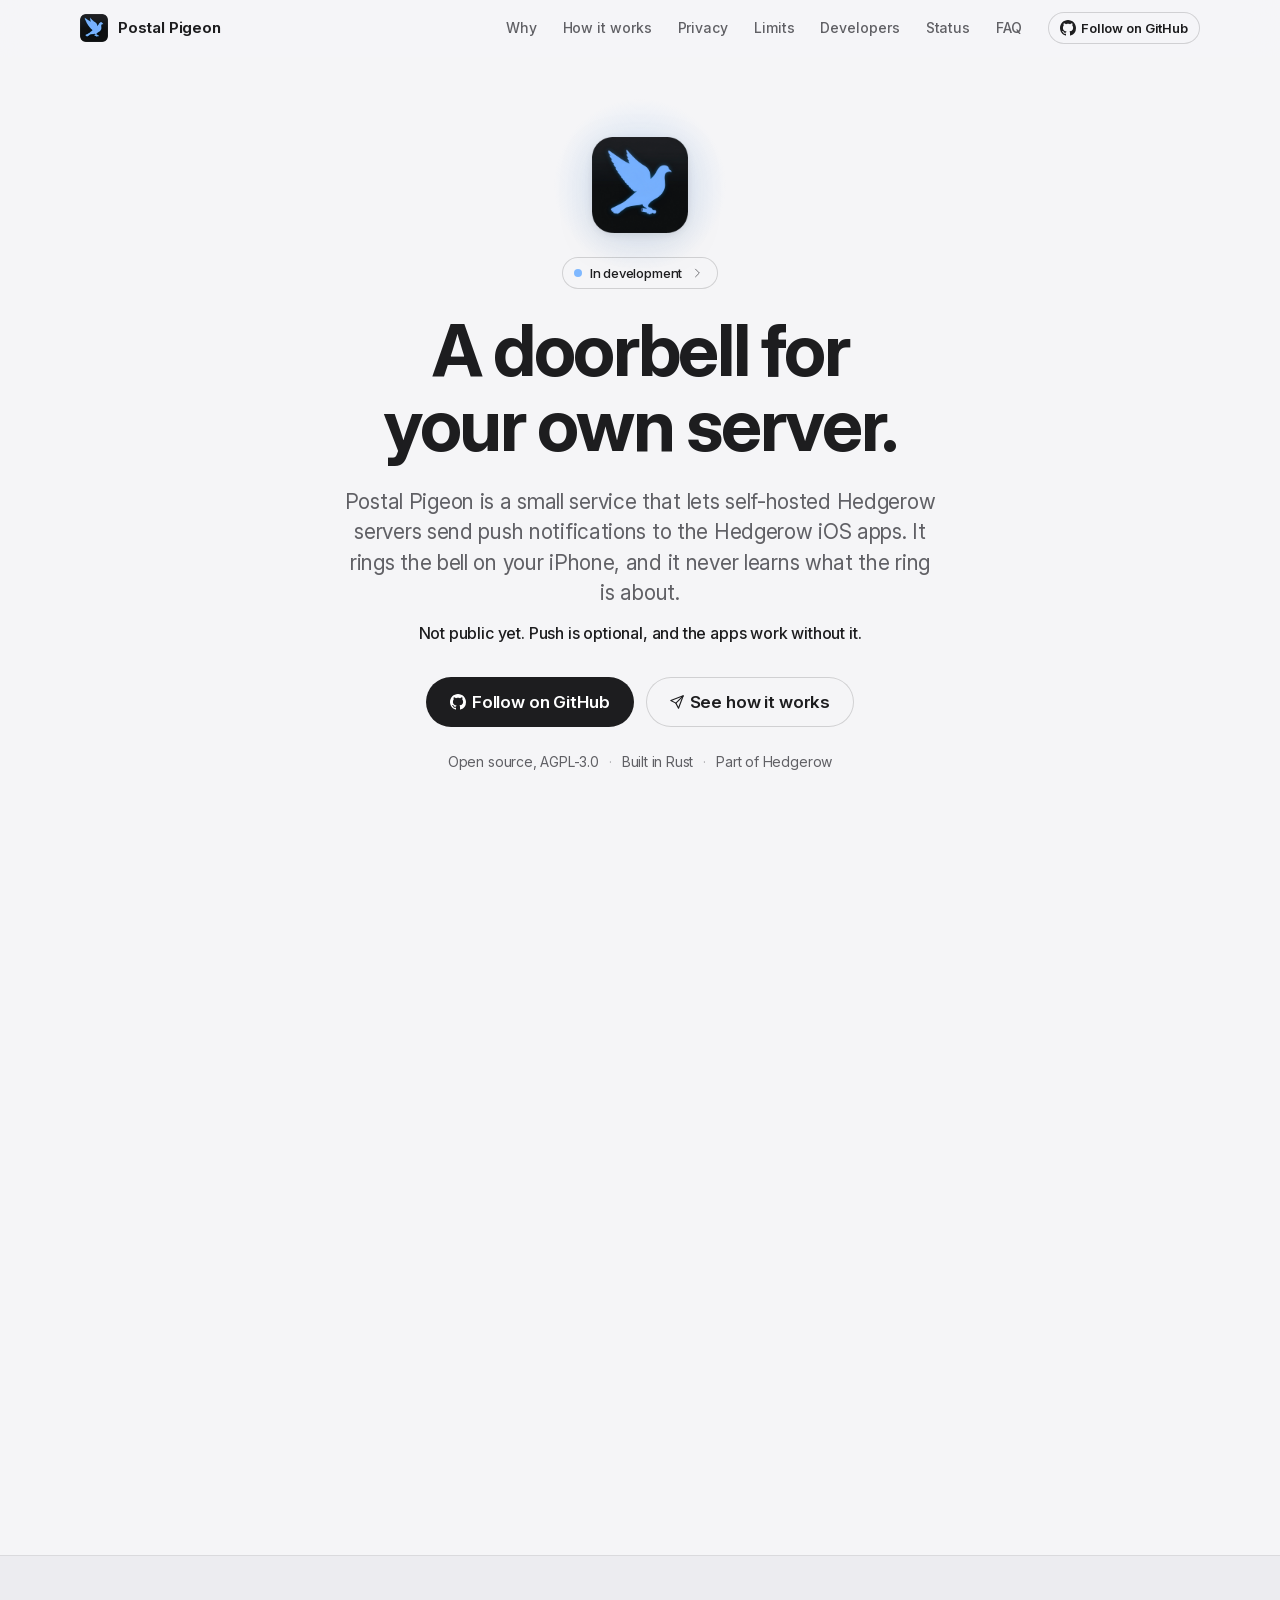
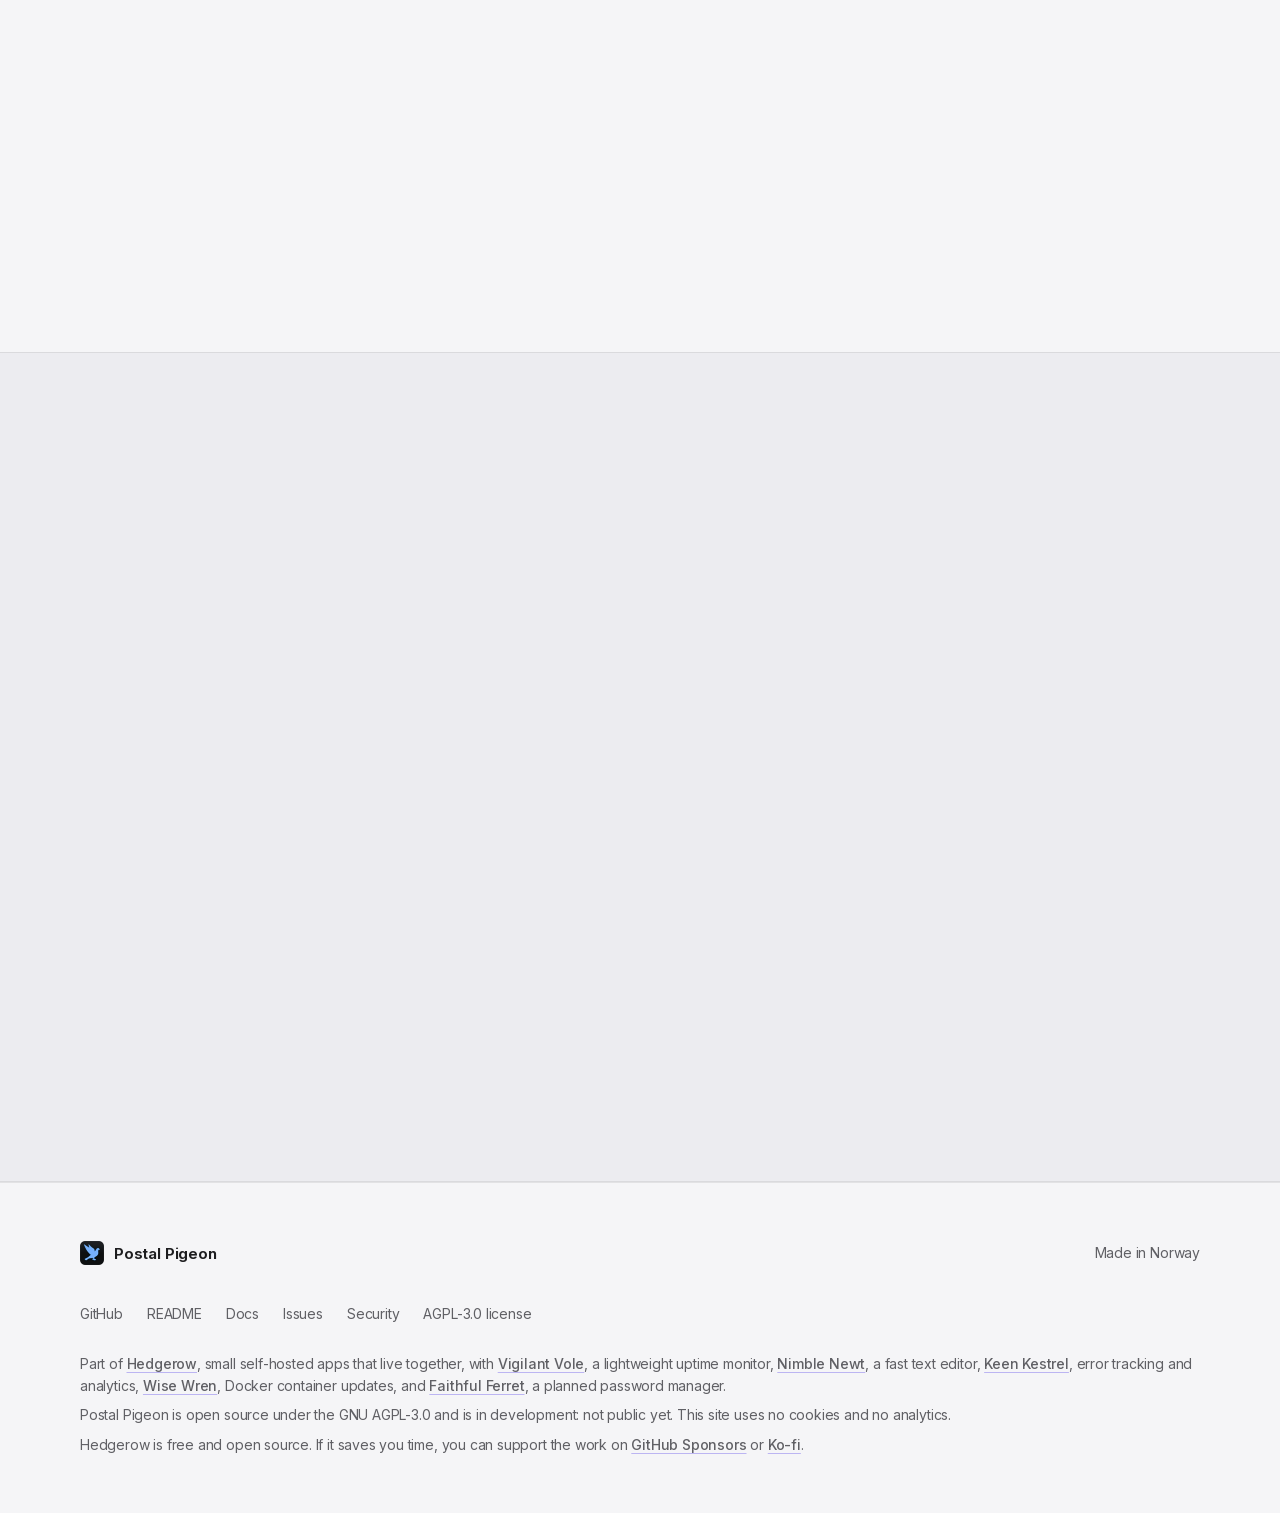
==== commit 69b3f984: "docs: add sponsor links" ====
--- a/site/index.html
+++ b/site/index.html
@@ -705,6 +705,11 @@
           Postal Pigeon is open source under the GNU AGPL-3.0 and is in development: not public
           yet. This site uses no cookies and no analytics.
         </p>
+        <p class="sibling">
+          Hedgerow is free and open source. If it saves you time, you can support the work on
+          <a href="https://github.com/sponsors/Ferdinand99">GitHub Sponsors</a> or
+          <a href="https://ko-fi.com/ferdinand99">Ko-fi</a>.
+        </p>
       </div>
     </footer>
   </body>
